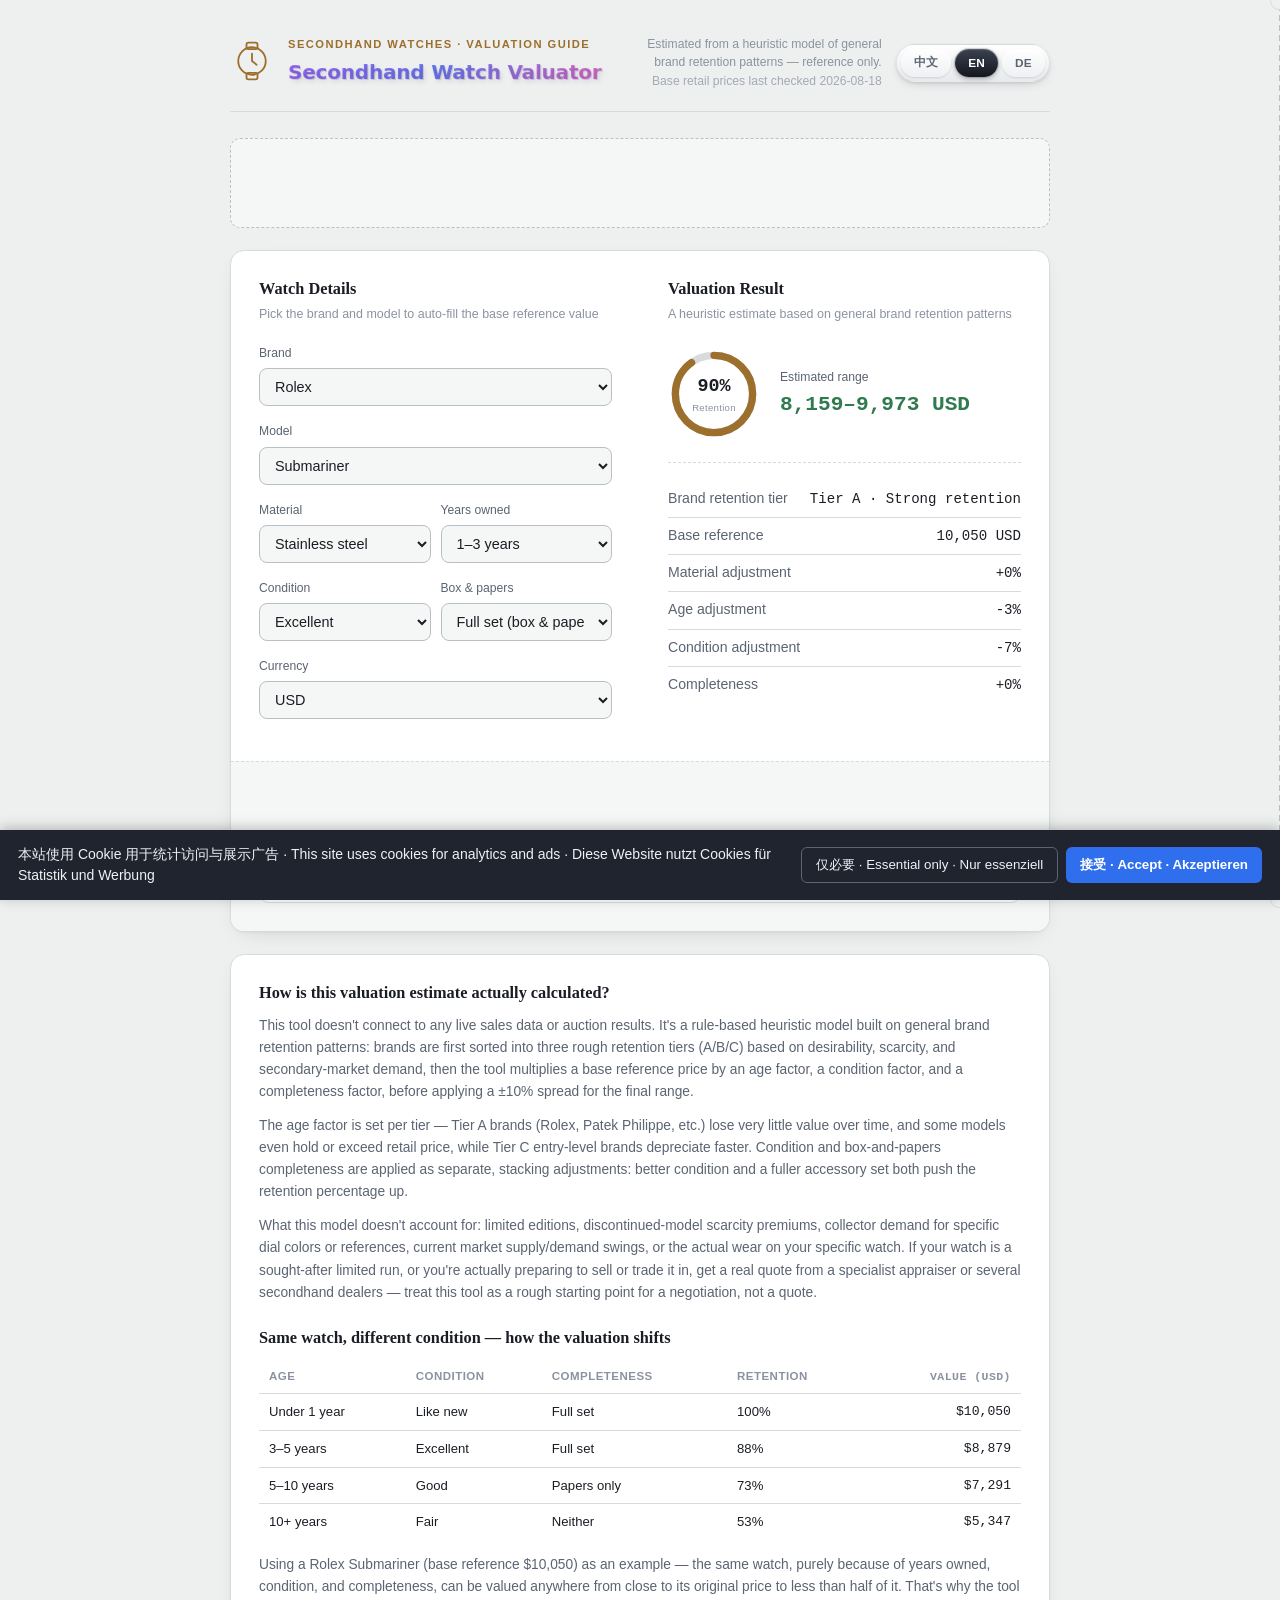
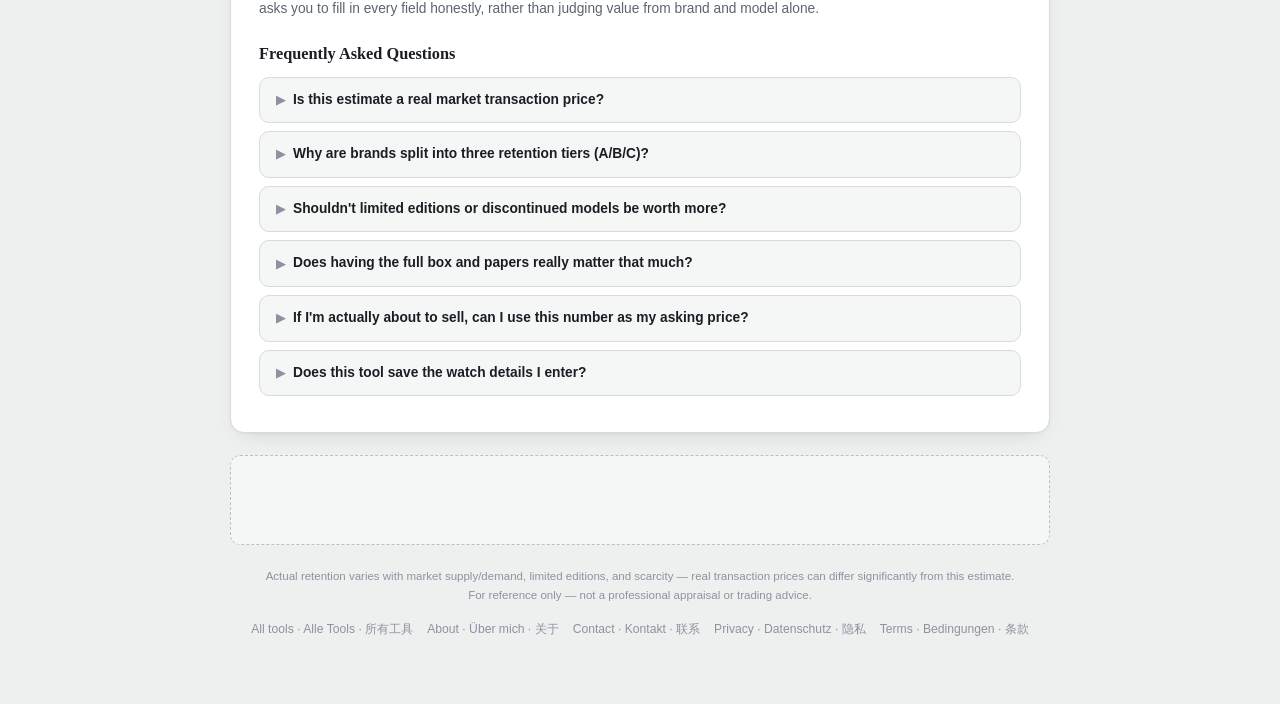
==== static/tools/watch-valuator/index.html @ f0723754 "Open external tool/portfolio links in a new tab - header.html: nav menu already flags external URLs " ====
<!doctype html>
<html lang="zh">
<head>
<meta charset="utf-8">
<meta name="viewport" content="width=device-width,initial-scale=1">
<title>二手手表估值器 · Secondhand Watch Valuator · Gebrauchtuhren-Wertschätzer</title>
<meta name="description" content="输入品牌、型号、持有年限与成色，基于品牌历史保值规律的启发式模型，快速估算二手手表的参考价值区间。支持中文 / English / Deutsch。">
<meta name="robots" content="index, follow">
<link rel="canonical" href="https://junpingkoch-web.github.io/Secondhand-Watch-Valuator/">
<link rel="icon" href="data:image/svg+xml,%3Csvg xmlns='http://www.w3.org/2000/svg' viewBox='0 0 100 100'%3E%3Ctext y='.9em' font-size='90'%3E%F0%9F%92%B0%3C/text%3E%3C/svg%3E">
<meta property="og:type" content="website">
<meta property="og:title" content="二手手表估值器 · Secondhand Watch Valuator · Gebrauchtuhren-Wertschätzer">
<meta property="og:description" content="输入品牌、型号、持有年限与成色，基于品牌历史保值规律的启发式模型，快速估算二手手表的参考价值区间。支持中文 / English / Deutsch。">
<meta property="og:url" content="https://junpingkoch-web.github.io/Secondhand-Watch-Valuator/">
<meta property="og:image" content="https://junpingkoch-web.github.io/images/watch-valuator-selecting.jpg">
<meta name="twitter:card" content="summary_large_image">
<meta name="twitter:title" content="二手手表估值器 · Secondhand Watch Valuator · Gebrauchtuhren-Wertschätzer">
<meta name="twitter:description" content="输入品牌、型号、持有年限与成色，快速估算二手手表的参考价值区间。支持中文 / English / Deutsch。">
<!-- Structured data: FAQPage (English defaults; keep in sync with the "en" faq array in the script below) -->
<script type="application/ld+json">
{
  "@context": "https://schema.org",
  "@type": "FAQPage",
  "mainEntity": [
    {
      "@type": "Question",
      "name": "Is this estimate a real market transaction price?",
      "acceptedAnswer": { "@type": "Answer", "text": "No. It's a rule-based heuristic model built on general brand retention patterns, not live auction or sales data — treat it as a rough reference, not what your specific watch would actually sell for today." }
    },
    {
      "@type": "Question",
      "name": "Why are brands split into three retention tiers (A/B/C)?",
      "acceptedAnswer": { "@type": "Answer", "text": "Different brands have very different desirability, scarcity, and demand in the secondhand market, producing very different depreciation curves, so the age factor is set separately per tier instead of one flat rate for every brand." }
    },
    {
      "@type": "Question",
      "name": "Shouldn't limited editions or discontinued models be worth more?",
      "acceptedAnswer": { "@type": "Answer", "text": "Usually yes, but this tool's base reference prices are set for regular production models and don't add a scarcity premium for limited editions or discontinued hits. Check with a specialist appraiser for those." }
    },
    {
      "@type": "Question",
      "name": "Does having the full box and papers really matter that much?",
      "acceptedAnswer": { "@type": "Answer", "text": "Yes. Buyers generally trust watches with a complete accessory set more, since box and papers help verify purchase channel and warranty history and make resale easier." }
    },
    {
      "@type": "Question",
      "name": "If I'm actually about to sell, can I use this number as my asking price?",
      "acceptedAnswer": { "@type": "Answer", "text": "Use it as a rough starting point, not an actual quote — get real offers from several secondhand dealers or platforms, since the true price also depends on current market conditions." }
    },
    {
      "@type": "Question",
      "name": "Does this tool save the watch details I enter?",
      "acceptedAnswer": { "@type": "Answer", "text": "No. All calculations run entirely in your browser and are never sent to a server; no sign-up or login is required." }
    }
  ]
}
</script>
<!-- Structured data: WebApplication -->
<script type="application/ld+json">
{
  "@context": "https://schema.org",
  "@type": "WebApplication",
  "name": "Secondhand Watch Valuator",
  "url": "https://junpingkoch-web.github.io/Secondhand-Watch-Valuator/",
  "description": "A free tool that estimates a reference value range for a secondhand watch from its brand, model, years held and condition, using a heuristic model based on historical brand value-retention patterns.",
  "applicationCategory": "FinanceApplication",
  "operatingSystem": "Any",
  "inLanguage": ["zh", "en", "de"],
  "offers": {
    "@type": "Offer",
    "price": "0",
    "priceCurrency": "USD"
  }
}
</script>
<script>
  window.dataLayer = window.dataLayer || [];
  function gtag(){dataLayer.push(arguments);}
  gtag('consent', 'default', {
    'ad_storage': 'denied', 'ad_user_data': 'denied', 'ad_personalization': 'denied',
    'analytics_storage': 'denied', 'wait_for_update': 500
  });
  (function(){
    var KEY='cookieConsent', saved=localStorage.getItem(KEY);
    function apply(g){ gtag('consent','update',{ad_storage:g?'granted':'denied',ad_user_data:g?'granted':'denied',ad_personalization:g?'granted':'denied',analytics_storage:g?'granted':'denied'}); }
    if (saved==='granted') { apply(true); }
    else if (saved!=='denied') {
      document.addEventListener('DOMContentLoaded', function(){
        var b=document.createElement('div');
        b.style.cssText='position:fixed;left:0;right:0;bottom:0;z-index:99999;background:#20242e;color:#eef1f6;padding:14px 18px;font:14px/1.5 -apple-system,BlinkMacSystemFont,"Segoe UI",sans-serif;display:flex;flex-wrap:wrap;gap:12px;align-items:center;justify-content:space-between;box-shadow:0 -2px 12px rgba(0,0,0,.25);';
        b.innerHTML='<span style="flex:1;min-width:240px;">本站使用 Cookie 用于统计访问与展示广告 · This site uses cookies for analytics and ads · Diese Website nutzt Cookies für Statistik und Werbung</span><span style="display:flex;gap:8px;flex-shrink:0;"><button id="cc-reject" style="background:transparent;border:1px solid #5c6472;color:#eef1f6;padding:8px 14px;border-radius:6px;cursor:pointer;">仅必要 · Essential only · Nur essenziell</button><button id="cc-accept" style="background:#2f6fed;border:none;color:#fff;padding:8px 14px;border-radius:6px;cursor:pointer;font-weight:600;">接受 · Accept · Akzeptieren</button></span>';
        document.body.appendChild(b);
        document.getElementById('cc-accept').onclick=function(){ localStorage.setItem(KEY,'granted'); apply(true); b.remove(); };
        document.getElementById('cc-reject').onclick=function(){ localStorage.setItem(KEY,'denied'); b.remove(); };
      });
    }
  })();
</script>
<script async src="https://pagead2.googlesyndication.com/pagead/js/adsbygoogle.js?client=ca-pub-4830421367394194" crossorigin="anonymous"></script>
<script async src="https://www.googletagmanager.com/gtag/js?id=G-7LZZQ43QD6"></script>
<script>
  gtag('js', new Date());
  gtag('config', 'G-7LZZQ43QD6');
</script>
<style>
  :root {
    --bg: #eef0f0;
    --surface: #ffffff;
    --surface-2: #f5f6f6;
    --ink: #1a1e24;
    --ink-muted: #5b6472;
    --ink-faint: #8b93a0;
    --accent-gold: #9c6f2c;
    --accent-gold-soft: #e9dcc0;
    --accent-blue: #2f5f8a;
    --accent-blue-soft: #dfe9f1;
    --line: #d7dbdd;
    --line-strong: #b9c0c3;
    --good: #2f7a4f;
    --good-soft: #e2f0e6;
    --warn: #a8442a;
    --warn-soft: #f6e4de;
    --shadow: 0 1px 2px rgba(20, 24, 30, 0.04), 0 8px 24px -12px rgba(20, 24, 30, 0.18);
    --title-grad: linear-gradient(120deg, #9b6bf2 0%, #6a7ef0 45%, #ef6fc0 100%);
    --title-shadow: 1px 1px 0 rgba(76, 51, 145, 0.18), 2px 3px 5px rgba(40, 25, 90, 0.12);
    --switch-top: #ffffff;
    --switch-bottom: #e7e9ec;
    --switch-border: rgba(20, 24, 30, 0.08);
    --switch-shadow: 0 1px 1px rgba(255, 255, 255, 0.7) inset, 0 1px 3px rgba(20, 24, 30, 0.1), 0 5px 12px -6px rgba(20, 24, 30, 0.25);
    --btn-top: #ffffff;
    --btn-bottom: #eef0f3;
    --btn-text: var(--ink-muted);
    --btn-shadow: 0 1px 0 rgba(255, 255, 255, 0.8) inset, 0 1px 2px rgba(20, 24, 30, 0.12);
    --btn-active-top: #3a4150;
    --btn-active-bottom: #14171d;
    --btn-active-text: #ffffff;
    --btn-active-shadow: 0 1px 1px rgba(255, 255, 255, 0.18) inset, 0 2px 5px rgba(20, 24, 30, 0.3), 0 0 0 1px rgba(20, 24, 30, 0.15);
    color-scheme: light;
  }

  @media (prefers-color-scheme: dark) {
    :root {
      --bg: #12151a;
      --surface: #1b1f26;
      --surface-2: #20252d;
      --ink: #eef0f2;
      --ink-muted: #9aa2ad;
      --ink-faint: #6d7580;
      --accent-gold: #d1a75a;
      --accent-gold-soft: #3a3120;
      --accent-blue: #7db0dd;
      --accent-blue-soft: #1f2c37;
      --line: #2a2f38;
      --line-strong: #383e48;
      --good: #5cb686;
      --good-soft: #1c2c22;
      --warn: #e0876a;
      --warn-soft: #33231e;
      --shadow: 0 1px 2px rgba(0, 0, 0, 0.3), 0 8px 28px -14px rgba(0, 0, 0, 0.6);
      --title-grad: linear-gradient(120deg, #b48bff 0%, #8b9bf7 45%, #ff9bd8 100%);
      --title-shadow: 0 1px 0 rgba(0, 0, 0, 0.4), 0 2px 8px rgba(139, 92, 246, 0.2);
      --switch-top: #262b34;
      --switch-bottom: #191d24;
      --switch-border: rgba(255, 255, 255, 0.07);
      --switch-shadow: 0 1px 0 rgba(255, 255, 255, 0.05) inset, 0 1px 3px rgba(0, 0, 0, 0.4), 0 6px 14px -8px rgba(0, 0, 0, 0.6);
      --btn-top: #323844;
      --btn-bottom: #262b33;
      --btn-text: var(--ink-muted);
      --btn-shadow: 0 1px 0 rgba(255, 255, 255, 0.06) inset, 0 1px 2px rgba(0, 0, 0, 0.35);
      --btn-active-top: #5a6478;
      --btn-active-bottom: #333a46;
      --btn-active-text: #ffffff;
      --btn-active-shadow: 0 1px 1px rgba(255, 255, 255, 0.15) inset, 0 2px 6px rgba(0, 0, 0, 0.45), 0 0 0 1px rgba(255, 255, 255, 0.06);
      color-scheme: dark;
    }
  }

  :root[data-theme="dark"] {
    --bg: #12151a;
    --surface: #1b1f26;
    --surface-2: #20252d;
    --ink: #eef0f2;
    --ink-muted: #9aa2ad;
    --ink-faint: #6d7580;
    --accent-gold: #d1a75a;
    --accent-gold-soft: #3a3120;
    --accent-blue: #7db0dd;
    --accent-blue-soft: #1f2c37;
    --line: #2a2f38;
    --line-strong: #383e48;
    --good: #5cb686;
    --good-soft: #1c2c22;
    --warn: #e0876a;
    --warn-soft: #33231e;
    --shadow: 0 1px 2px rgba(0, 0, 0, 0.3), 0 8px 28px -14px rgba(0, 0, 0, 0.6);
    --title-grad: linear-gradient(120deg, #b48bff 0%, #8b9bf7 45%, #ff9bd8 100%);
    --title-shadow: 0 1px 0 rgba(0, 0, 0, 0.4), 0 2px 8px rgba(139, 92, 246, 0.2);
    --switch-top: #262b34;
    --switch-bottom: #191d24;
    --switch-border: rgba(255, 255, 255, 0.07);
    --switch-shadow: 0 1px 0 rgba(255, 255, 255, 0.05) inset, 0 1px 3px rgba(0, 0, 0, 0.4), 0 6px 14px -8px rgba(0, 0, 0, 0.6);
    --btn-top: #323844;
    --btn-bottom: #262b33;
    --btn-text: var(--ink-muted);
    --btn-shadow: 0 1px 0 rgba(255, 255, 255, 0.06) inset, 0 1px 2px rgba(0, 0, 0, 0.35);
    --btn-active-top: #5a6478;
    --btn-active-bottom: #333a46;
    --btn-active-text: #ffffff;
    --btn-active-shadow: 0 1px 1px rgba(255, 255, 255, 0.15) inset, 0 2px 6px rgba(0, 0, 0, 0.45), 0 0 0 1px rgba(255, 255, 255, 0.06);
    color-scheme: dark;
  }

  :root[data-theme="light"] {
    --bg: #eef0f0;
    --surface: #ffffff;
    --surface-2: #f5f6f6;
    --ink: #1a1e24;
    --ink-muted: #5b6472;
    --ink-faint: #8b93a0;
    --accent-gold: #9c6f2c;
    --accent-gold-soft: #e9dcc0;
    --accent-blue: #2f5f8a;
    --accent-blue-soft: #dfe9f1;
    --line: #d7dbdd;
    --line-strong: #b9c0c3;
    --good: #2f7a4f;
    --good-soft: #e2f0e6;
    --warn: #a8442a;
    --warn-soft: #f6e4de;
    --shadow: 0 1px 2px rgba(20, 24, 30, 0.04), 0 8px 24px -12px rgba(20, 24, 30, 0.18);
    --title-grad: linear-gradient(120deg, #9b6bf2 0%, #6a7ef0 45%, #ef6fc0 100%);
    --title-shadow: 1px 1px 0 rgba(76, 51, 145, 0.18), 2px 3px 5px rgba(40, 25, 90, 0.12);
    --switch-top: #ffffff;
    --switch-bottom: #e7e9ec;
    --switch-border: rgba(20, 24, 30, 0.08);
    --switch-shadow: 0 1px 1px rgba(255, 255, 255, 0.7) inset, 0 1px 3px rgba(20, 24, 30, 0.1), 0 5px 12px -6px rgba(20, 24, 30, 0.25);
    --btn-top: #ffffff;
    --btn-bottom: #eef0f3;
    --btn-text: var(--ink-muted);
    --btn-shadow: 0 1px 0 rgba(255, 255, 255, 0.8) inset, 0 1px 2px rgba(20, 24, 30, 0.12);
    --btn-active-top: #3a4150;
    --btn-active-bottom: #14171d;
    --btn-active-text: #ffffff;
    --btn-active-shadow: 0 1px 1px rgba(255, 255, 255, 0.18) inset, 0 2px 5px rgba(20, 24, 30, 0.3), 0 0 0 1px rgba(20, 24, 30, 0.15);
    color-scheme: light;
  }

  * { box-sizing: border-box; }

  body {
    margin: 0;
    background: var(--bg);
    color: var(--ink);
    font-family: ui-sans-serif, -apple-system, "Segoe UI", "PingFang SC", "Microsoft YaHei", sans-serif;
    line-height: 1.5;
    -webkit-font-smoothing: antialiased;
  }

  .wrap {
    max-width: 860px;
    margin: 0 auto;
    padding: 36px 20px 64px;
  }

  header.top {
    display: flex;
    align-items: flex-start;
    justify-content: space-between;
    gap: 16px;
    margin-bottom: 26px;
    border-bottom: 1px solid var(--line);
    padding-bottom: 20px;
    flex-wrap: wrap;
  }

  .brand {
    display: flex;
    align-items: center;
    gap: 14px;
    flex: 1 1 auto;
    min-width: 0;
  }

  .brand-mark {
    width: 44px;
    height: 44px;
    flex: none;
  }

  .title-wrap {
    flex: 1 1 auto;
    min-width: 0;
  }

  h1 {
    font-family: system-ui, -apple-system, "Segoe UI", "PingFang SC", "Microsoft YaHei", sans-serif;
    font-size: 1.65rem;
    font-weight: 800;
    margin: 0;
    letter-spacing: -0.01em;
    white-space: nowrap;
    overflow: hidden;
    background: var(--title-grad);
    -webkit-background-clip: text;
    background-clip: text;
    color: transparent;
    text-shadow: var(--title-shadow);
  }

  .kicker {
    font-size: 0.7rem;
    letter-spacing: 0.13em;
    text-transform: uppercase;
    color: var(--accent-gold);
    font-weight: 600;
    margin: 0 0 4px;
  }

  .top-right {
    display: flex;
    flex-direction: row;
    align-items: center;
    gap: 14px;
    max-width: 420px;
  }

  .lang-switch {
    display: inline-flex;
    flex: none;
    border: 1px solid var(--switch-border);
    border-radius: 999px;
    padding: 4px;
    gap: 4px;
    background: linear-gradient(180deg, var(--switch-top), var(--switch-bottom));
    box-shadow: var(--switch-shadow);
  }
  .lang-switch button {
    border: none;
    background: linear-gradient(180deg, var(--btn-top), var(--btn-bottom));
    color: var(--btn-text);
    font-size: 0.74rem;
    font-weight: 700;
    letter-spacing: 0.02em;
    padding: 6px 13px;
    border-radius: 999px;
    cursor: pointer;
    font-family: inherit;
    box-shadow: var(--btn-shadow);
    transition: transform 0.12s ease, box-shadow 0.12s ease, color 0.12s ease;
  }
  .lang-switch button.active {
    background: linear-gradient(180deg, var(--btn-active-top), var(--btn-active-bottom));
    color: var(--btn-active-text);
    box-shadow: var(--btn-active-shadow);
  }
  .lang-switch button:not(.active):hover {
    color: var(--ink);
    transform: translateY(-1px);
  }
  .lang-switch button:active {
    transform: translateY(1px) scale(0.97);
  }

  .top-notes {
    flex: 1 1 auto;
    display: flex;
    flex-direction: column;
    gap: 2px;
  }

  .top-note--meta {
    opacity: 0.75;
    font-size: 0.7rem;
  }

  .top-note {
    font-size: 0.76rem;
    color: var(--ink-faint);
    text-align: right;
    line-height: 1.45;
    margin: 0;
    flex: 1 1 auto;
    min-width: 0;
  }

  .card {
    background: var(--surface);
    border: 1px solid var(--line);
    border-radius: 14px;
    box-shadow: var(--shadow);
    overflow: hidden;
  }

  .ticket-grid {
    display: grid;
    grid-template-columns: 1fr 1fr;
  }

  @media (max-width: 720px) {
    .ticket-grid { grid-template-columns: 1fr; }
    .perforation-v { display: none; }
    .perforation-h { display: block !important; }
    .top-right { max-width: 100%; width: 100%; }
    .top-note { text-align: left; }
  }

  @media (max-width: 480px) {
    .top-right { flex-direction: column; align-items: flex-start; }
  }

  .panel {
    padding: 26px 28px;
    position: relative;
  }

  .panel h2 {
    font-family: ui-serif, Georgia, serif;
    font-size: 1.02rem;
    font-weight: 600;
    margin: 0 0 4px;
    color: var(--ink);
  }

  .panel .sub {
    font-size: 0.78rem;
    color: var(--ink-faint);
    margin: 0 0 20px;
  }

  .perforation-v {
    position: absolute;
    top: 0;
    bottom: 0;
    right: 0;
    width: 1px;
    background-image: linear-gradient(var(--line-strong) 60%, transparent 0%);
    background-position: right;
    background-size: 1px 10px;
    background-repeat: repeat-y;
  }
  .perforation-v::before, .perforation-v::after {
    content: "";
    position: absolute;
    right: -8px;
    width: 16px;
    height: 16px;
    border-radius: 50%;
    background: var(--bg);
    border: 1px solid var(--line);
  }
  .perforation-v::before { top: -8px; }
  .perforation-v::after { bottom: -8px; }

  .perforation-h {
    display: none;
    height: 1px;
    background-image: linear-gradient(90deg, var(--line-strong) 60%, transparent 0%);
    background-size: 10px 1px;
    background-repeat: repeat-x;
    margin: 0 -28px;
  }

  .field {
    margin-bottom: 16px;
  }

  .field label {
    display: block;
    font-size: 0.76rem;
    color: var(--ink-muted);
    margin-bottom: 6px;
    font-weight: 500;
  }

  .field-row {
    display: grid;
    grid-template-columns: 1fr 1fr;
    gap: 10px;
  }

  select {
    width: 100%;
    padding: 9px 11px;
    border-radius: 8px;
    border: 1px solid var(--line-strong);
    background: var(--surface-2);
    color: var(--ink);
    font-size: 0.9rem;
    font-family: inherit;
    transition: border-color 0.15s ease;
    min-width: 0;
  }

  select:focus {
    outline: none;
    border-color: var(--accent-blue);
    box-shadow: 0 0 0 3px var(--accent-blue-soft);
  }

  /* Results panel */
  .result-hero {
    display: flex;
    align-items: center;
    gap: 20px;
    padding: 4px 0 22px;
    border-bottom: 1px dashed var(--line);
    margin-bottom: 18px;
  }

  .gauge {
    flex: none;
    position: relative;
    width: 92px;
    height: 92px;
  }

  .gauge svg { transform: rotate(-90deg); }

  .gauge-track { fill: none; stroke: var(--line); stroke-width: 8; }
  .gauge-value {
    fill: none;
    stroke: var(--accent-gold);
    stroke-width: 8;
    stroke-linecap: round;
    transition: stroke-dasharray 0.4s ease;
  }

  .gauge-label {
    position: absolute;
    inset: 0;
    display: flex;
    flex-direction: column;
    align-items: center;
    justify-content: center;
  }
  .gauge-label b {
    font-family: ui-monospace, SFMono-Regular, Menlo, Consolas, monospace;
    font-size: 1.15rem;
    font-variant-numeric: tabular-nums;
    color: var(--ink);
  }
  .gauge-label span {
    font-size: 0.6rem;
    color: var(--ink-faint);
    letter-spacing: 0.03em;
  }

  .result-hero-text { min-width: 0; }
  .result-hero-text .label {
    font-size: 0.76rem;
    color: var(--ink-muted);
    margin-bottom: 3px;
  }
  .result-hero-text .value {
    font-family: ui-monospace, SFMono-Regular, Menlo, Consolas, monospace;
    font-size: 1.32rem;
    font-variant-numeric: tabular-nums;
    color: var(--good);
    font-weight: 600;
    word-break: break-word;
  }

  .line-item {
    display: flex;
    justify-content: space-between;
    align-items: baseline;
    padding: 7px 0;
    font-size: 0.88rem;
    gap: 12px;
  }
  .line-item + .line-item { border-top: 1px solid var(--line); }
  .line-item .li-label { color: var(--ink-muted); }
  .line-item .li-value {
    font-family: ui-monospace, SFMono-Regular, Menlo, Consolas, monospace;
    font-variant-numeric: tabular-nums;
    color: var(--ink);
    text-align: right;
  }

  .below {
    padding: 24px 28px 28px;
    border-top: 1px solid var(--line);
    background: var(--surface-2);
  }

  .method {
    border: 1px solid var(--line);
    border-radius: 10px;
    background: var(--surface);
  }
  .method summary {
    cursor: pointer;
    padding: 12px 16px;
    font-size: 0.86rem;
    font-weight: 600;
    display: flex;
    align-items: center;
    gap: 8px;
    color: var(--ink);
    list-style: none;
  }
  .method summary::-webkit-details-marker { display: none; }
  .method summary .chev {
    transition: transform 0.15s ease;
    color: var(--ink-faint);
    font-size: 0.75rem;
  }
  .method[open] summary .chev { transform: rotate(90deg); }
  .method-body { padding: 0 16px 16px; font-size: 0.82rem; color: var(--ink-muted); }
  .tier-list { list-style: none; margin: 10px 0 0; padding: 0; }
  .tier-list li {
    display: flex;
    gap: 8px;
    padding: 5px 0;
    font-size: 0.82rem;
    align-items: baseline;
  }
  .tier-list b {
    flex: none;
    width: 18px;
    color: var(--accent-blue);
    font-family: ui-monospace, SFMono-Regular, Menlo, Consolas, monospace;
  }
  .method-note {
    margin-top: 12px;
    padding: 10px 12px;
    border-radius: 8px;
    background: var(--warn-soft);
    color: var(--warn);
    font-size: 0.78rem;
    line-height: 1.5;
  }

  footer {
    margin-top: 22px;
    font-size: 0.72rem;
    color: var(--ink-faint);
    line-height: 1.6;
    text-align: center;
  }

  /* Ad slots — dashed placeholders until the real AdSense <ins> unit is dropped in */
  .ad-slot {
    display: flex;
    align-items: center;
    justify-content: center;
    min-height: 90px;
    color: var(--ink-faint);
    font-size: 0.68rem;
    letter-spacing: 0.1em;
    text-transform: uppercase;
    font-weight: 600;
  }
  .ad-slot--banner {
    border: 1px dashed var(--line-strong);
    border-radius: 10px;
    background: var(--surface-2);
  }
  .ad-slot--top { margin-bottom: 22px; }
  .ad-slot--bottom { margin-top: 22px; }
  .ad-slot--incontent {
    min-height: 70px;
    border-top: 1px dashed var(--line);
    border-bottom: 1px dashed var(--line);
    background: var(--surface-2);
  }
  @media (max-width: 480px) {
    .ad-slot { min-height: 60px; font-size: 0.62rem; }
    .ad-slot--incontent { min-height: 56px; }
  }

  /* Buy Me a Coffee floating button */
  .bmc-button {
    position: fixed;
    right: 20px;
    bottom: 20px;
    z-index: 1000;
    display: inline-flex;
    align-items: center;
    gap: 8px;
    background: #ffdd57;
    color: #1a1a1a;
    padding: 10px 18px 10px 14px;
    border-radius: 999px;
    font-family: system-ui, -apple-system, "Segoe UI", sans-serif;
    font-weight: 700;
    font-size: 0.85rem;
    text-decoration: none;
    box-shadow: 0 4px 14px rgba(20, 24, 30, 0.22), 0 1px 3px rgba(20, 24, 30, 0.15);
    transition: transform 0.15s ease, box-shadow 0.15s ease;
  }
  .bmc-button:hover { transform: translateY(-2px); box-shadow: 0 6px 18px rgba(20, 24, 30, 0.28); }
  .bmc-button:active { transform: translateY(0); }
  .bmc-icon { font-size: 1.1rem; line-height: 1; }
  @media (max-width: 520px) {
    .bmc-button { padding: 12px; gap: 0; right: 14px; bottom: 14px; }
    .bmc-text { display: none; }
    .bmc-icon { font-size: 1.25rem; }
  }

  /* Explainer + FAQ section */
  .explain-section {
    margin-top: 22px;
    padding: 26px 28px 28px;
    background: var(--surface);
    border: 1px solid var(--line);
    border-radius: 14px;
    box-shadow: var(--shadow);
  }
  .explain-section h2 {
    font-family: ui-serif, Georgia, serif;
    font-size: 1.02rem;
    font-weight: 600;
    margin: 0 0 10px;
    color: var(--ink);
  }
  .explain-section h2:not(:first-child) { margin-top: 22px; }
  .explain-section p {
    font-size: 0.86rem;
    color: var(--ink-muted);
    line-height: 1.6;
    margin: 0 0 12px;
  }
  .explain-section p:last-child { margin-bottom: 0; }

  .example-table-wrap { overflow-x: auto; margin: 4px 0 14px; }
  table.example-table {
    width: 100%; border-collapse: collapse; font-size: 0.82rem; min-width: 480px;
  }
  table.example-table th, table.example-table td {
    padding: 8px 10px; text-align: left; border-bottom: 1px solid var(--line);
    white-space: nowrap;
  }
  table.example-table thead th {
    color: var(--ink-faint); font-weight: 600; font-size: 0.72rem;
    text-transform: uppercase; letter-spacing: 0.04em;
  }
  table.example-table td:last-child, table.example-table th:last-child {
    font-family: ui-monospace, SFMono-Regular, Menlo, Consolas, monospace;
    font-variant-numeric: tabular-nums; text-align: right;
  }
  table.example-table tbody tr:last-child td { border-bottom: none; }

  .faq-list { margin-top: 4px; }
  .faq-item {
    border: 1px solid var(--line);
    border-radius: 10px;
    background: var(--surface-2);
    margin-bottom: 8px;
  }
  .faq-item summary {
    cursor: pointer;
    padding: 12px 16px;
    font-size: 0.86rem;
    font-weight: 600;
    display: flex;
    align-items: center;
    gap: 8px;
    color: var(--ink);
    list-style: none;
  }
  .faq-item summary::-webkit-details-marker { display: none; }
  .faq-item summary .chev {
    transition: transform 0.15s ease;
    color: var(--ink-faint);
    font-size: 0.75rem;
  }
  .faq-item[open] summary .chev { transform: rotate(90deg); }
  .faq-item .faq-a {
    padding: 0 16px 14px;
    font-size: 0.82rem;
    color: var(--ink-muted);
    line-height: 1.6;
  }

  /* Footer trust-page links */
  .footer-links {
    display: flex;
    flex-wrap: wrap;
    justify-content: center;
    gap: 14px;
    margin-top: 16px;
    font-size: 0.76rem;
  }
  .footer-links a {
    color: var(--ink-faint);
    text-decoration: none;
  }
  .footer-links a:hover { color: var(--ink); text-decoration: underline; }

  :focus-visible { outline: 2px solid var(--accent-blue); outline-offset: 2px; }

  @media (prefers-reduced-motion: reduce) {
    * { transition: none !important; }
  }
</style>
</head>
<body>

<div class="wrap">
  <header class="top">
    <div class="brand">
      <svg class="brand-mark" viewBox="0 0 48 48" fill="none" xmlns="http://www.w3.org/2000/svg" aria-hidden="true">
        <rect x="18" y="4" width="12" height="7" rx="2" stroke="var(--accent-gold)" stroke-width="2"/>
        <rect x="18" y="37" width="12" height="7" rx="2" stroke="var(--accent-gold)" stroke-width="2"/>
        <circle cx="24" cy="24" r="15" stroke="var(--accent-gold)" stroke-width="2"/>
        <path d="M24 16V24L29 28" stroke="var(--accent-gold)" stroke-width="2" stroke-linecap="round" stroke-linejoin="round"/>
      </svg>
      <div id="titleWrap" class="title-wrap">
        <p class="kicker" id="txt-kicker">SECONDHAND WATCHES · VALUATION GUIDE</p>
        <h1 id="txt-title">Secondhand Watch Valuator</h1>
      </div>
    </div>
    <div class="top-right">
      <div class="top-notes">
        <p class="top-note" id="txt-topnote">Estimated from a heuristic model of general brand retention patterns — reference only.</p>
        <p class="top-note top-note--meta"><span id="txt-lastUpdatedLabel">Base prices last checked</span> <span id="lastUpdatedValue"></span></p>
      </div>
      <div class="lang-switch" role="group" aria-label="Language / 语言 / Sprache">
        <button type="button" data-lang="zh">中文</button>
        <button type="button" data-lang="en">EN</button>
        <button type="button" data-lang="de">DE</button>
      </div>
    </div>
  </header>

  <div class="ad-slot ad-slot--banner ad-slot--top">
    <ins class="adsbygoogle" style="display:block" data-ad-client="ca-pub-4830421367394194" data-ad-slot="9009627872" data-ad-format="auto" data-full-width-responsive="true"></ins>
    <script>(adsbygoogle = window.adsbygoogle || []).push({});</script>
  </div>

  <div class="card">
    <div class="ticket-grid">
      <div class="panel">
        <h2 id="txt-leftTitle">Watch Details</h2>
        <p class="sub" id="txt-leftSub">Pick the brand and model to auto-fill the base reference value.</p>

        <div class="field">
          <label for="brand" id="txt-labelBrand">Brand</label>
          <select id="brand"></select>
        </div>
        <div class="field">
          <label for="model" id="txt-labelModel">Model</label>
          <select id="model"></select>
        </div>

        <div class="field-row">
          <div class="field">
            <label for="material" id="txt-labelMaterial">Material</label>
            <select id="material"></select>
          </div>
          <div class="field">
            <label for="age" id="txt-labelAge">Years owned</label>
            <select id="age"></select>
          </div>
        </div>
        <div class="field-row">
          <div class="field">
            <label for="condition" id="txt-labelCondition">Condition</label>
            <select id="condition"></select>
          </div>
          <div class="field">
            <label for="papers" id="txt-labelPapers">Box &amp; papers</label>
            <select id="papers"></select>
          </div>
        </div>
        <div class="field">
          <label for="currency" id="txt-labelCurrency">Currency</label>
          <select id="currency"></select>
        </div>
      </div>

      <div class="perforation-v"></div>
      <div class="perforation-h"></div>

      <div class="panel">
        <h2 id="txt-rightTitle">Valuation Result</h2>
        <p class="sub" id="txt-rightSub">A heuristic estimate based on general brand retention patterns.</p>

        <div class="result-hero">
          <div class="gauge">
            <svg viewBox="0 0 100 100" width="92" height="92">
              <circle class="gauge-track" cx="50" cy="50" r="42" />
              <circle class="gauge-value" id="gaugeValue" cx="50" cy="50" r="42" stroke-dasharray="0 264" />
            </svg>
            <div class="gauge-label">
              <b id="gaugePct">0%</b>
              <span id="txt-gaugeCaption">Retention</span>
            </div>
          </div>
          <div class="result-hero-text">
            <div class="label" id="txt-heroLabel">Estimated range</div>
            <div class="value" id="priceRange">—</div>
          </div>
        </div>

        <div class="line-item">
          <span class="li-label" id="txt-liTier">Brand retention tier</span>
          <span class="li-value" id="outTier">—</span>
        </div>
        <div class="line-item">
          <span class="li-label" id="txt-liBase">Base reference</span>
          <span class="li-value" id="outBase">—</span>
        </div>
        <div class="line-item">
          <span class="li-label" id="txt-liMaterial">Material adjustment</span>
          <span class="li-value" id="outMaterial">—</span>
        </div>
        <div class="line-item">
          <span class="li-label" id="txt-liAge">Age adjustment</span>
          <span class="li-value" id="outAge">—</span>
        </div>
        <div class="line-item">
          <span class="li-label" id="txt-liCond">Condition adjustment</span>
          <span class="li-value" id="outCond">—</span>
        </div>
        <div class="line-item">
          <span class="li-label" id="txt-liPapers">Completeness</span>
          <span class="li-value" id="outPapers">—</span>
        </div>
      </div>
    </div>

    <div class="ad-slot ad-slot--incontent">
      <ins class="adsbygoogle" style="display:block" data-ad-client="ca-pub-4830421367394194" data-ad-slot="3449465424" data-ad-format="auto" data-full-width-responsive="true"></ins>
      <script>(adsbygoogle = window.adsbygoogle || []).push({});</script>
    </div>

    <div class="below">
      <details class="method">
        <summary><span class="chev">▶</span> <span id="txt-methodSummary">How this estimate is calculated</span></summary>
        <div class="method-body">
          <p id="txt-methodIntro">Formula: base reference × age factor × condition factor × completeness factor, then ±10% for the range. The age factor is set per brand retention tier — the higher the tier, the less time erodes value.</p>
          <ul class="tier-list">
            <li><b>A</b><span id="txt-tierA">Rolex, Patek Philippe, Audemars Piguet, Vacheron Constantin, etc. — very strong resale retention; some models even hold a premium.</span></li>
            <li><b>B</b><span id="txt-tierB">Omega, Cartier, Tudor, IWC, etc. — moderate retention, gradual decline with age.</span></li>
            <li><b>C</b><span id="txt-tierC">TAG Heuer, Longines, Tissot, Seiko, etc. — entry-level brands that depreciate faster.</span></li>
          </ul>
          <div class="method-note" id="txt-methodNote">This is a rule-based heuristic model, not real-time market data — reference only, not a trade offer.</div>
        </div>
      </details>
    </div>
  </div>

  <section class="explain-section">
    <h2 id="txt-explainTitle">How is this valuation estimate actually calculated?</h2>
    <p id="txt-explainP1"></p>
    <p id="txt-explainP2"></p>
    <p id="txt-explainP3"></p>

    <h2 id="txt-exampleTitle">Same watch, different condition — how the valuation shifts</h2>
    <div class="example-table-wrap">
      <table class="example-table">
        <thead><tr id="exampleTableHead"></tr></thead>
        <tbody id="exampleTableBody"></tbody>
      </table>
    </div>
    <p id="txt-exampleNote"></p>

    <h2 id="txt-faqTitle">Frequently Asked Questions</h2>
    <div class="faq-list" id="faqList"></div>
  </section>

  <div class="ad-slot ad-slot--banner ad-slot--bottom">
    <ins class="adsbygoogle" style="display:block" data-ad-client="ca-pub-4830421367394194" data-ad-slot="9823302082" data-ad-format="auto" data-full-width-responsive="true"></ins>
    <script>(adsbygoogle = window.adsbygoogle || []).push({});</script>
  </div>

  <footer>
    <span id="txt-footer1">Actual retention varies with market supply/demand, limited editions, and scarcity — real transaction prices can differ significantly from this estimate.</span><br>
    <span id="txt-footer2">For reference only — not a professional appraisal or trading advice.</span>
    <nav class="footer-links">
      <a href="https://junpingkoch-web.github.io/" target="_blank" rel="noopener">All tools · Alle Tools · 所有工具</a>
      <a href="https://junpingkoch-web.github.io/about.html" target="_blank" rel="noopener">About · Über mich · 关于</a>
      <a href="https://junpingkoch-web.github.io/contact.html" target="_blank" rel="noopener">Contact · Kontakt · 联系</a>
      <a href="https://junpingkoch-web.github.io/privacy.html" target="_blank" rel="noopener">Privacy · Datenschutz · 隐私</a>
      <a href="https://junpingkoch-web.github.io/terms.html" target="_blank" rel="noopener">Terms · Bedingungen · 条款</a>
    </nav>
  </footer>
</div>

<a class="bmc-button" href="https://www.buymeacoffee.com/junping.koch" target="_blank" rel="noopener noreferrer" aria-label="Buy me a coffee">
  <span class="bmc-icon" aria-hidden="true">☕</span>
  <span class="bmc-text">Buy me a coffee</span>
</a>

<script>
(function () {
  /*
   * Base reference prices = current official retail (USD), not secondhand
   * market prices — the age/condition/papers/material factors below are
   * what convert retail into an estimated secondhand value.
   *
   * Manual check-in (2026-08-18): re-checked against public retail-price
   * roundups (brand price-increase coverage, WatchCharts/Chrono24 retail
   * listings) and corrected several references that were clearly stale —
   * most notably Rolex Daytona (was using a secondary-market figure
   * instead of the $16,900 steel Panda MSRP) and the whole Omega/Tudor/
   * Breitling/JLC/Hublot/Panerai/Grand Seiko/TAG Heuer/Longines lineups,
   * which were still priced near their ~2020-2022 retail levels despite
   * several rounds of brand price increases since. Where no clean current
   * source was found for a specific model, applied a conservative +10%
   * adjustment from the prior figure rather than guessing a bigger jump.
   * Still estimates, not an official brand price list — verify against
   * rolex.com / the brand's own site before quoting a client.
   */
  var BRANDS = [
    { id: "rolex", grade: "A", zh: "劳力士 Rolex", latin: "Rolex", models: {
      "Submariner": 10050, "GMT-Master II": 11800, "Datejust": 8150, "Daytona": 16900, "Explorer": 7900, "Oyster Perpetual": 6500,
      "Sea-Dweller": 12650, "Yacht-Master": 12100, "Explorer II": 9350, "Air-King": 7900, "Milgauss": 10100, "Sky-Dweller": 18200, "Day-Date": 35200, "Cellini": 7700
    }},
    { id: "patek", grade: "A", zh: "百达翡丽 Patek Philippe", latin: "Patek Philippe", models: {
      "Nautilus": 93500, "Calatrava": 24200, "Aquanaut": 35000, "Complications": 66000, "Grand Complications": 165000, "Golden Ellipse": 28600
    }},
    { id: "ap", grade: "A", zh: "爱彼 Audemars Piguet", latin: "Audemars Piguet", models: {
      "Royal Oak": 35200, "Royal Oak Offshore": 26400, "Royal Oak Perpetual Calendar": 104500, "Code 11.59": 24200, "Royal Oak Concept": 132000
    }},
    { id: "vc", grade: "A", zh: "江诗丹顿 Vacheron Constantin", latin: "Vacheron Constantin", models: {
      "Overseas": 26000, "Patrimony": 19800, "Traditionnelle": 28600, "Fiftysix": 17600, "Historiques": 24200
    }},
    { id: "omega", grade: "B", zh: "欧米茄 Omega", latin: "Omega", models: {
      "Speedmaster Professional": 7400, "Seamaster Diver 300M": 6500, "Seamaster Aqua Terra": 6900, "Seamaster Planet Ocean": 6700, "Constellation": 7200, "De Ville": 5200
    }},
    { id: "tudor", grade: "B", zh: "帝舵 Tudor", latin: "Tudor", models: {
      "Black Bay": 4700, "Black Bay GMT": 5000, "Pelagos": 4400, "Royal": 2900, "1926": 2400
    }},
    { id: "cartier", grade: "B", zh: "卡地亚 Cartier", latin: "Cartier", models: {
      "Tank": 4000, "Santos": 7200, "Ballon Bleu": 5250, "Panthère": 5750, "Pasha": 6250, "Drive de Cartier": 6750
    }},
    { id: "iwc", grade: "B", zh: "万国 IWC", latin: "IWC", models: {
      "Portugieser": 7000, "Pilot's Watch": 6000, "Portofino": 4200, "Aquatimer": 4400, "Da Vinci": 5700
    }},
    { id: "breitling", grade: "B", zh: "百年灵 Breitling", latin: "Breitling", models: {
      "Navitimer": 5200, "Chronomat": 5800, "Superocean": 5700, "Avenger": 6200, "Premier": 5300
    }},
    { id: "jlc", grade: "B", zh: "积家 Jaeger-LeCoultre", latin: "Jaeger-LeCoultre", models: {
      "Reverso": 7500, "Master Control": 7800, "Polaris": 10400, "Master Ultra Thin": 8800
    }},
    { id: "zenith", grade: "B", zh: "真力时 Zenith", latin: "Zenith", models: {
      "El Primero Chronomaster": 6200, "Chronomaster Sport": 6800, "Defy Classic": 6200, "Pilot Type 20": 5000
    }},
    { id: "hublot", grade: "B", zh: "宇舶 Hublot", latin: "Hublot", models: {
      "Big Bang": 10900, "Big Bang Unico": 16800, "Classic Fusion": 5700, "Spirit of Big Bang": 11300
    }},
    { id: "panerai", grade: "B", zh: "沛纳海 Panerai", latin: "Panerai", models: {
      "Luminor": 8500, "Luminor Marina": 8700, "Radiomir": 6500, "Submersible": 7500
    }},
    { id: "grandseiko", grade: "B", zh: "冠蓝狮 Grand Seiko", latin: "Grand Seiko", models: {
      "Snowflake": 6900, "Heritage Collection": 5100, "Elegance Collection": 4700, "Sport Collection": 5800
    }},
    { id: "tagheuer", grade: "C", zh: "泰格豪雅 TAG Heuer", latin: "TAG Heuer", models: {
      "Carrera": 5600, "Monaco": 6800, "Aquaracer": 3000
    }},
    { id: "longines", grade: "C", zh: "浪琴 Longines", latin: "Longines", models: {
      "Master Collection": 2500, "HydroConquest": 2000
    }},
    { id: "tissot", grade: "C", zh: "天梭 Tissot", latin: "Tissot", models: {
      "PRX": 400, "Le Locle": 500
    }},
    { id: "seiko", grade: "C", zh: "精工 Seiko", latin: "Seiko", models: {
      "Presage": 420, "5 Sports": 260
    }}
  ];

  var LAST_UPDATED = "2026-08-18";

  // Reviewed 2026-08-18 alongside the base-price refresh — the tier
  // structure and per-tier retention curves still track observed
  // secondhand behavior (Tier A sport refs holding near or above retail,
  // Tier C depreciating fastest), so left unchanged.
  var AGE_FACTORS = {
    A: { lt1: 1.00, "1to3": 0.97, "3to5": 0.95, "5to10": 0.93, gt10: 0.90 },
    B: { lt1: 1.00, "1to3": 0.93, "3to5": 0.87, "5to10": 0.80, gt10: 0.74 },
    C: { lt1: 1.00, "1to3": 0.88, "3to5": 0.78, "5to10": 0.68, gt10: 0.58 }
  };
  var COND_FACTORS = { likenew: 1.00, excellent: 0.93, good: 0.83, fair: 0.68, poor: 0.48 };
  var PAPERS_FACTORS = { full: 1.00, partial: 0.94, none: 0.87 };
  var MATERIAL_FACTORS = { steel: 1.00, twotone: 1.35, gold: 2.80 };
  // Spot rates refreshed 2026-08-18 (were EUR 0.92 / CHF 0.88 / CNY 7.2, meaningfully stale).
  var CURRENCY_RATE = { USD: 1, EUR: 0.864, CHF: 0.811, CNY: 6.74 };

  var I18N = {
    zh: {
      locale: "zh-CN",
      kicker: "二手表 · 估值指南",
      title: "二手手表估值器",
      topNote: "基于品牌历史保值规律的启发式模型估算，仅供参考。",
      lastUpdatedLabel: "基准零售价核对于",
      leftTitle: "手表信息",
      leftSub: "选择品牌与型号，自动带入基准参考价",
      labelBrand: "品牌",
      labelModel: "型号",
      labelMaterial: "材质",
      labelAge: "持有年限",
      labelCondition: "成色",
      labelPapers: "原盒原证",
      labelCurrency: "货币",
      rightTitle: "估值结果",
      rightSub: "基于品牌历史保值规律的启发式估算",
      gaugeCaption: "保值度",
      heroLabel: "估值区间",
      liTier: "品牌保值档位",
      liBase: "基准参考价",
      liMaterial: "材质调整",
      liAge: "年限调整",
      liCond: "成色调整",
      liPapers: "附件完整度",
      methodSummary: "查看计算方法",
      methodIntro: "估算公式：基准参考价 × 年限系数 × 成色系数 × 附件完整度系数，再取 ±10% 作为区间上下限。年限系数按品牌保值档位（A / B / C）分别设定，档位越高、时间对价值的影响越小。",
      tierA: "劳力士、百达翡丽、爱彼、江诗丹顿等——二手市场保值极强，部分型号甚至维持溢价。",
      tierB: "欧米茄、卡地亚、帝舵、万国等——保值中等，随年限缓慢回落。",
      tierC: "泰格豪雅、浪琴、天梭、精工等——入门价位品牌，折旧速度相对更快。",
      methodNote: "本工具基于启发式规则模型计算，并非实时市场行情，仅供参考，不构成交易报价。",
      footer1: "各品牌保值表现受市场供需、限量款、稀缺度等因素影响，实际成交价可能与本估算有较大差异。",
      footer2: "本工具仅供参考，不构成专业鉴定或交易建议。",
      adLabel: "广告位",
      tierName: { A: "A 级 · 保值极强", B: "B 级 · 保值中等", C: "C 级 · 保值较弱" },
      age: { lt1: "不到 1 年", "1to3": "1–3 年", "3to5": "3–5 年", "5to10": "5–10 年", gt10: "10 年以上" },
      cond: { likenew: "几乎全新", excellent: "优秀", good: "良好", fair: "一般", poor: "较差" },
      papers: { full: "原盒原证齐全", partial: "仅盒或证其一", none: "无盒无证" },
      material: { steel: "纯钢", twotone: "间金 Bicolor", gold: "纯金" },
      explainTitle: "这个估值模型是怎么算出来的？",
      explainP1: "本工具不接入任何实时交易数据或拍卖行情，而是基于品牌历史保值规律搭建的启发式打分模型：先按知名度、稀缺性和二级市场需求，把品牌粗略分成 A / B / C 三档保值等级，再用「基准参考价 × 年限系数 × 成色系数 × 附件完整度系数」算出结果，最后再做 ±10% 的浮动作为估值范围。",
      explainP2: "年限系数按档位分别设定——A 档品牌（如劳力士、百达翡丽）时间对价值的侵蚀很小，部分型号甚至能维持或超过原价；C 档入门品牌则随时间折旧更快。成色和原盒原证的影响是独立叠加的：品相越好、配件越齐全，保值比例越高。",
      explainP3: "这个模型没有考虑的因素包括：限量版、停产型号的稀缺溢价、特定配色/表盘的收藏热度、当下的市场供需波动，以及具体某一块表的实际磨损状况。如果你手上的表是热门限量款，或者你正准备实际出售/以旧换新，建议再找专业鉴定机构或多家二手表商拿到实际报价，本工具只作为谈判前的粗略参考起点。",
      exampleTitle: "同一块表，成色和配件如何影响估值",
      exampleHead: ["年限", "成色", "配件完整度", "保值率", "估值（美元）"],
      exampleRows: [
        ["不到 1 年", "几乎全新", "原盒原证齐全", "100%", "$10,050"],
        ["3–5 年", "优秀", "原盒原证齐全", "88%", "$8,879"],
        ["5–10 年", "良好", "仅有证书", "73%", "$7,291"],
        ["10 年以上", "一般", "无盒无证", "53%", "$5,347"]
      ],
      exampleNote: "以劳力士 Submariner（基准参考价 $10,050）为例——同一款表，仅因为持有年限、成色和配件完整度不同，估值就能从接近原价一路降到打对折以上。这也是为什么工具建议你如实填写每一项，而不是只看品牌和型号就下结论。",
      faqTitle: "常见问题",
      faq: [
        { q: "这个估值是真实的市场成交价吗？", a: "不是。这是一个基于品牌历史保值规律的启发式打分模型，不接入任何实时拍卖行情或交易数据库，只能作为粗略参考，不代表某块具体手表当下真实能卖到的价格。" },
        { q: "为什么品牌要分成 A / B / C 三个保值档位？", a: "不同品牌在二手市场的知名度、稀缺性和需求差异很大，历史上呈现出不同的保值曲线，用统一的折旧比例去估算所有品牌并不合理，所以按档位分别设定年限系数。" },
        { q: "限量版或已停产的型号是不是应该更值钱？", a: "确实如此，但本工具的基准参考价是按常规在售型号设定的，并没有为限量版、停产热门款、特殊表盘配色等设置额外的稀缺溢价。如果你的表属于这类情况，估算结果大概率会偏低，建议咨询专业鉴定机构。" },
        { q: "原盒原证真的会明显影响价值吗？", a: "会。买家通常更信任配件齐全的表，因为原盒原证能佐证购买渠道和保修记录、也方便转售，所以「附件完整度」这一项会对最终估值产生独立的调整。" },
        { q: "如果我准备实际卖表，可以直接拿这个数字去谈价吗？", a: "可以作为谈判前的心理参考起点，但不建议直接当作报价。建议找多家二手表商或专业平台实际询价比较，真实成交价还会受当下市场供需、当地行情和买家类型影响。" },
        { q: "这个工具会保存我填写的手表信息吗？", a: "不会。所有计算都在你的浏览器本地完成，不会发送到任何服务器，也不需要注册或登录。" }
      ]
    },
    en: {
      locale: "en-US",
      kicker: "SECONDHAND WATCHES · VALUATION GUIDE",
      title: "Secondhand Watch Valuator",
      topNote: "Estimated from a heuristic model of general brand retention patterns — reference only.",
      lastUpdatedLabel: "Base retail prices last checked",
      leftTitle: "Watch Details",
      leftSub: "Pick the brand and model to auto-fill the base reference value",
      labelBrand: "Brand",
      labelModel: "Model",
      labelMaterial: "Material",
      labelAge: "Years owned",
      labelCondition: "Condition",
      labelPapers: "Box & papers",
      labelCurrency: "Currency",
      rightTitle: "Valuation Result",
      rightSub: "A heuristic estimate based on general brand retention patterns",
      gaugeCaption: "Retention",
      heroLabel: "Estimated range",
      liTier: "Brand retention tier",
      liBase: "Base reference",
      liMaterial: "Material adjustment",
      liAge: "Age adjustment",
      liCond: "Condition adjustment",
      liPapers: "Completeness",
      methodSummary: "How this estimate is calculated",
      methodIntro: "Formula: base reference × age factor × condition factor × completeness factor, then ±10% for the range. The age factor is set per brand retention tier — the higher the tier, the less time erodes value.",
      tierA: "Rolex, Patek Philippe, Audemars Piguet, Vacheron Constantin, etc. — very strong resale retention; some models even hold a premium.",
      tierB: "Omega, Cartier, Tudor, IWC, etc. — moderate retention, gradual decline with age.",
      tierC: "TAG Heuer, Longines, Tissot, Seiko, etc. — entry-level brands that depreciate faster.",
      methodNote: "This is a rule-based heuristic model, not real-time market data — reference only, not a trade offer.",
      footer1: "Actual retention varies with market supply/demand, limited editions, and scarcity — real transaction prices can differ significantly from this estimate.",
      footer2: "For reference only — not a professional appraisal or trading advice.",
      adLabel: "Advertisement",
      tierName: { A: "Tier A · Strong retention", B: "Tier B · Moderate retention", C: "Tier C · Faster depreciation" },
      age: { lt1: "Under 1 year", "1to3": "1–3 years", "3to5": "3–5 years", "5to10": "5–10 years", gt10: "10+ years" },
      cond: { likenew: "Like new", excellent: "Excellent", good: "Good", fair: "Fair", poor: "Poor" },
      papers: { full: "Full set (box & papers)", partial: "Box or papers only", none: "Neither" },
      material: { steel: "Stainless steel", twotone: "Two-tone (steel & gold)", gold: "Solid gold" },
      explainTitle: "How is this valuation estimate actually calculated?",
      explainP1: "This tool doesn't connect to any live sales data or auction results. It's a rule-based heuristic model built on general brand retention patterns: brands are first sorted into three rough retention tiers (A/B/C) based on desirability, scarcity, and secondary-market demand, then the tool multiplies a base reference price by an age factor, a condition factor, and a completeness factor, before applying a ±10% spread for the final range.",
      explainP2: "The age factor is set per tier — Tier A brands (Rolex, Patek Philippe, etc.) lose very little value over time, and some models even hold or exceed retail price, while Tier C entry-level brands depreciate faster. Condition and box-and-papers completeness are applied as separate, stacking adjustments: better condition and a fuller accessory set both push the retention percentage up.",
      explainP3: "What this model doesn't account for: limited editions, discontinued-model scarcity premiums, collector demand for specific dial colors or references, current market supply/demand swings, or the actual wear on your specific watch. If your watch is a sought-after limited run, or you're actually preparing to sell or trade it in, get a real quote from a specialist appraiser or several secondhand dealers — treat this tool as a rough starting point for a negotiation, not a quote.",
      exampleTitle: "Same watch, different condition — how the valuation shifts",
      exampleHead: ["Age", "Condition", "Completeness", "Retention", "Value (USD)"],
      exampleRows: [
        ["Under 1 year", "Like new", "Full set", "100%", "$10,050"],
        ["3–5 years", "Excellent", "Full set", "88%", "$8,879"],
        ["5–10 years", "Good", "Papers only", "73%", "$7,291"],
        ["10+ years", "Fair", "Neither", "53%", "$5,347"]
      ],
      exampleNote: "Using a Rolex Submariner (base reference $10,050) as an example — the same watch, purely because of years owned, condition, and completeness, can be valued anywhere from close to its original price to less than half of it. That's why the tool asks you to fill in every field honestly, rather than judging value from brand and model alone.",
      faqTitle: "Frequently Asked Questions",
      faq: [
        { q: "Is this estimate a real market transaction price?", a: "No. It's a rule-based heuristic model built on general brand retention patterns, not live auction or sales data — treat it as a rough reference, not what your specific watch would actually sell for today." },
        { q: "Why are brands split into three retention tiers (A/B/C)?", a: "Different brands have very different desirability, scarcity, and demand in the secondhand market, which produces very different depreciation curves. Applying one flat depreciation rate to every brand wouldn't reflect that, so the age factor is set separately per tier." },
        { q: "Shouldn't limited editions or discontinued models be worth more?", a: "They usually are, but this tool's base reference prices are set for regular production models and don't add a scarcity premium for limited editions, discontinued hits, or special dial colors. Check with a specialist appraiser or an experienced secondhand dealer for those." },
        { q: "Does having the full box and papers really matter that much?", a: "Yes. Buyers generally trust watches with a complete accessory set more, since box and papers help verify purchase channel and warranty history and make resale easier — which is why completeness applies its own separate adjustment." },
        { q: "If I'm actually about to sell, can I use this number as my asking price?", a: "You can use it as a rough starting point going into negotiations, but not as an actual quote. Get real offers from several secondhand dealers or platforms, since the true transaction price also depends on current market conditions." },
        { q: "Does this tool save the watch details I enter?", a: "No. All calculations run entirely in your browser and are never sent to a server; no sign-up or login is required." }
      ]
    },
    de: {
      locale: "de-DE",
      kicker: "GEBRAUCHTE UHREN · BEWERTUNGSLEITFADEN",
      title: "Gebrauchtuhren-Wertschätzer",
      topNote: "Geschätzt anhand eines heuristischen Modells allgemeiner Markenwertverlaufsmuster — nur zur Orientierung.",
      lastUpdatedLabel: "Basis-Neupreise zuletzt geprüft am",
      leftTitle: "Uhr-Angaben",
      leftSub: "Marke und Modell wählen, um den Basiswert automatisch zu übernehmen",
      labelBrand: "Marke",
      labelModel: "Modell",
      labelMaterial: "Material",
      labelAge: "Besitzdauer",
      labelCondition: "Zustand",
      labelPapers: "Box & Papiere",
      labelCurrency: "Währung",
      rightTitle: "Bewertungsergebnis",
      rightSub: "Eine heuristische Schätzung auf Basis allgemeiner Markenwertverlaufsmuster",
      gaugeCaption: "Werterhalt",
      heroLabel: "Geschätzte Spanne",
      liTier: "Marken-Wertstufe",
      liBase: "Basisreferenz",
      liMaterial: "Material-Anpassung",
      liAge: "Altersanpassung",
      liCond: "Zustandsanpassung",
      liPapers: "Vollständigkeit",
      methodSummary: "So wird gerechnet",
      methodIntro: "Formel: Basisreferenz × Altersfaktor × Zustandsfaktor × Vollständigkeitsfaktor, danach ±10% für die Spanne. Der Altersfaktor richtet sich nach der Marken-Wertstufe — je höher die Stufe, desto weniger verliert die Uhr über die Zeit an Wert.",
      tierA: "Rolex, Patek Philippe, Audemars Piguet, Vacheron Constantin usw. — sehr starker Werterhalt, manche Modelle sogar mit Aufpreis.",
      tierB: "Omega, Cartier, Tudor, IWC usw. — mittlerer Werterhalt, langsamer Rückgang mit dem Alter.",
      tierC: "TAG Heuer, Longines, Tissot, Seiko usw. — Einstiegsmarken mit schnellerem Wertverlust.",
      methodNote: "Dieses Tool nutzt ein regelbasiertes Modell, keine Echtzeit-Marktdaten — nur zur Orientierung, kein verbindliches Angebot.",
      footer1: "Der tatsächliche Werterhalt hängt von Angebot/Nachfrage, limitierten Editionen und Seltenheit ab — reale Verkaufspreise können deutlich abweichen.",
      footer2: "Nur zur Orientierung — keine professionelle Bewertung oder Handelsempfehlung.",
      adLabel: "Anzeige",
      tierName: { A: "Stufe A · Starker Werterhalt", B: "Stufe B · Mittlerer Werterhalt", C: "Stufe C · Schnellerer Wertverlust" },
      age: { lt1: "Unter 1 Jahr", "1to3": "1–3 Jahre", "3to5": "3–5 Jahre", "5to10": "5–10 Jahre", gt10: "Über 10 Jahre" },
      cond: { likenew: "Wie neu", excellent: "Sehr gut", good: "Gut", fair: "Mittel", poor: "Schlecht" },
      papers: { full: "Vollständiges Set (Box & Papiere)", partial: "Nur Box oder Papiere", none: "Keines von beiden" },
      material: { steel: "Edelstahl", twotone: "Bicolor (Stahl/Gold)", gold: "Massivgold" },
      explainTitle: "Wie wird diese Bewertungsschätzung eigentlich berechnet?",
      explainP1: "Dieses Tool greift auf keine Live-Verkaufsdaten oder Auktionsergebnisse zu. Es handelt sich um ein regelbasiertes, heuristisches Modell, das auf allgemeinen Markenwertverlaufsmustern basiert: Marken werden zunächst grob in drei Wertstufen (A/B/C) nach Begehrtheit, Seltenheit und Nachfrage im Zweitmarkt eingeteilt. Danach multipliziert das Tool eine Basisreferenz mit einem Altersfaktor, einem Zustandsfaktor und einem Vollständigkeitsfaktor, bevor eine Spanne von ±10% für das Endergebnis angewendet wird.",
      explainP2: "Der Altersfaktor wird pro Stufe festgelegt — Marken der Stufe A (Rolex, Patek Philippe usw.) verlieren über die Zeit sehr wenig an Wert, manche Modelle halten sogar den Neupreis oder übertreffen ihn, während Einstiegsmarken der Stufe C schneller an Wert verlieren. Zustand und Vollständigkeit von Box & Papieren wirken als eigenständige, sich addierende Anpassungen: je besser der Zustand und je vollständiger das Zubehör, desto höher der Werterhalt.",
      explainP3: "Was dieses Modell nicht berücksichtigt: limitierte Editionen, Seltenheitsaufschläge bei eingestellten Modellen, Sammlernachfrage nach bestimmten Zifferblattfarben, aktuelle Angebots-/Nachfrageschwankungen sowie den tatsächlichen Zustand deiner konkreten Uhr. Wenn deine Uhr eine gefragte limitierte Auflage ist oder du sie tatsächlich verkaufen möchtest, hol dir ein echtes Angebot von einem spezialisierten Gutachter oder mehreren Gebrauchtuhren-Händlern — dieses Tool ist nur ein grober Ausgangspunkt für Verhandlungen, kein Angebot.",
      exampleTitle: "Dieselbe Uhr, unterschiedlicher Zustand — wie sich die Schätzung ändert",
      exampleHead: ["Alter", "Zustand", "Vollständigkeit", "Werterhalt", "Schätzwert (USD)"],
      exampleRows: [
        ["Unter 1 Jahr", "Wie neu", "Vollständiges Set", "100%", "10.050 $"],
        ["3–5 Jahre", "Sehr gut", "Vollständiges Set", "88%", "8.879 $"],
        ["5–10 Jahre", "Gut", "Nur Papiere", "73%", "7.291 $"],
        ["Über 10 Jahre", "Mittel", "Keines von beiden", "53%", "5.347 $"]
      ],
      exampleNote: "Am Beispiel einer Rolex Submariner (Basisreferenz 10.050 $) — dieselbe Uhr kann allein aufgrund von Besitzdauer, Zustand und Vollständigkeit von nah am Neupreis bis auf weniger als die Hälfte geschätzt werden. Deshalb lohnt es sich, jedes Feld ehrlich auszufüllen, statt den Wert allein anhand von Marke und Modell einzuschätzen.",
      faqTitle: "Häufig gestellte Fragen",
      faq: [
        { q: "Ist diese Schätzung ein echter Marktpreis?", a: "Nein. Es handelt sich um ein regelbasiertes Modell auf Basis allgemeiner Markenwertverlaufsmuster, nicht um Live-Auktions- oder Verkaufsdaten — nur als grobe Orientierung zu verstehen, nicht als das, was deine konkrete Uhr heute tatsächlich erzielen würde." },
        { q: "Warum werden Marken in drei Wertstufen (A/B/C) eingeteilt?", a: "Verschiedene Marken unterscheiden sich stark in Begehrtheit, Seltenheit und Nachfrage im Zweitmarkt, was zu sehr unterschiedlichen Wertverlaufskurven führt, daher wird der Altersfaktor pro Stufe separat festgelegt statt eines einheitlichen Satzes für alle Marken." },
        { q: "Sollten limitierte Editionen oder eingestellte Modelle nicht mehr wert sein?", a: "In der Regel ja, aber die Basisreferenzpreise dieses Tools gelten für reguläre Serienmodelle und enthalten keinen Seltenheitsaufschlag für limitierte Editionen oder eingestellte Kultmodelle. Frag dazu einen spezialisierten Gutachter." },
        { q: "Machen vollständige Box & Papiere wirklich einen so großen Unterschied?", a: "Ja. Käufer vertrauen Uhren mit vollständigem Zubehör in der Regel mehr, da Box und Papiere Kaufkanal und Garantiehistorie belegen und den Wiederverkauf erleichtern." },
        { q: "Kann ich diese Zahl direkt als Verkaufspreis verwenden, wenn ich die Uhr verkaufen möchte?", a: "Du kannst sie als groben Ausgangspunkt für Verhandlungen nutzen, aber nicht als tatsächliches Angebot. Hol dir reale Angebote von mehreren Gebrauchtuhren-Händlern ein, da der tatsächliche Preis auch von aktuellen Marktbedingungen abhängt." },
        { q: "Speichert dieses Tool die eingegebenen Uhrendaten?", a: "Nein. Alle Berechnungen laufen vollständig in deinem Browser ab und werden nie an einen Server gesendet; es ist keine Anmeldung nötig." }
      ]
    }
  };

  var STATIC_MAP = {
    "txt-kicker": "kicker", "txt-title": "title", "txt-topnote": "topNote", "txt-lastUpdatedLabel": "lastUpdatedLabel",
    "txt-leftTitle": "leftTitle", "txt-leftSub": "leftSub",
    "txt-labelBrand": "labelBrand", "txt-labelModel": "labelModel", "txt-labelMaterial": "labelMaterial", "txt-labelAge": "labelAge",
    "txt-labelCondition": "labelCondition", "txt-labelPapers": "labelPapers", "txt-labelCurrency": "labelCurrency",
    "txt-rightTitle": "rightTitle", "txt-rightSub": "rightSub",
    "txt-gaugeCaption": "gaugeCaption", "txt-heroLabel": "heroLabel",
    "txt-liTier": "liTier", "txt-liBase": "liBase", "txt-liMaterial": "liMaterial", "txt-liAge": "liAge", "txt-liCond": "liCond", "txt-liPapers": "liPapers",
    "txt-methodSummary": "methodSummary", "txt-methodIntro": "methodIntro",
    "txt-tierA": "tierA", "txt-tierB": "tierB", "txt-tierC": "tierC", "txt-methodNote": "methodNote",
    "txt-footer1": "footer1", "txt-footer2": "footer2",
    "txt-ad-top": "adLabel", "txt-ad-in": "adLabel", "txt-ad-bottom": "adLabel",
    "txt-explainTitle": "explainTitle", "txt-explainP1": "explainP1",
    "txt-explainP2": "explainP2", "txt-explainP3": "explainP3", "txt-faqTitle": "faqTitle",
    "txt-exampleTitle": "exampleTitle", "txt-exampleNote": "exampleNote"
  };

  var exampleHeadEl = document.getElementById("exampleTableHead");
  var exampleBodyEl = document.getElementById("exampleTableBody");

  function renderExampleTable() {
    if (!exampleHeadEl || !exampleBodyEl) return;
    var t = I18N[currentLang];
    exampleHeadEl.innerHTML = (t.exampleHead || []).map(function (h) {
      return "<th>" + h + "</th>";
    }).join("");
    exampleBodyEl.innerHTML = (t.exampleRows || []).map(function (row) {
      return "<tr>" + row.map(function (cell) { return "<td>" + cell + "</td>"; }).join("") + "</tr>";
    }).join("");
  }

  var faqListEl = document.getElementById("faqList");

  function renderFAQ() {
    if (!faqListEl) return;
    var t = I18N[currentLang];
    faqListEl.innerHTML = "";
    (t.faq || []).forEach(function (item) {
      var details = document.createElement("details");
      details.className = "faq-item";
      var summary = document.createElement("summary");
      summary.innerHTML = '<span class="chev">▶</span> <span>' + item.q + "</span>";
      var body = document.createElement("div");
      body.className = "faq-a";
      body.textContent = item.a;
      details.appendChild(summary);
      details.appendChild(body);
      faqListEl.appendChild(details);
    });
  }

  var brandSel = document.getElementById("brand");
  var modelSel = document.getElementById("model");
  var materialSel = document.getElementById("material");
  var ageSel = document.getElementById("age");
  var condSel = document.getElementById("condition");
  var papersSel = document.getElementById("papers");
  var currencySel = document.getElementById("currency");

  var priceRangeEl = document.getElementById("priceRange");
  var gaugeValue = document.getElementById("gaugeValue");
  var gaugePct = document.getElementById("gaugePct");
  var outTier = document.getElementById("outTier");
  var outBase = document.getElementById("outBase");
  var outMaterial = document.getElementById("outMaterial");
  var outAge = document.getElementById("outAge");
  var outCond = document.getElementById("outCond");
  var outPapers = document.getElementById("outPapers");

  var titleEl = document.getElementById("txt-title");
  var titleWrapEl = document.getElementById("titleWrap");

  var CIRC = 2 * Math.PI * 42;
  var currentLang = "en";

  function fmtNum(n) {
    return n.toLocaleString(I18N[currentLang].locale, { maximumFractionDigits: 0 });
  }
  function fmtRange(lo, hi, curr) {
    return fmtNum(lo) + "–" + fmtNum(hi) + " " + curr;
  }
  function pct(f) {
    var d = Math.round((f - 1) * 100);
    return (d >= 0 ? "+" : "") + d + "%";
  }
  function brandById(id) {
    for (var i = 0; i < BRANDS.length; i++) if (BRANDS[i].id === id) return BRANDS[i];
    return BRANDS[0];
  }
  function brandLabel(b) {
    return currentLang === "zh" ? b.zh : b.latin;
  }

  function populateBrand(preserveId) {
    var t = I18N[currentLang];
    brandSel.innerHTML = "";
    BRANDS.forEach(function (b) {
      var opt = document.createElement("option");
      opt.value = b.id;
      opt.textContent = brandLabel(b);
      brandSel.appendChild(opt);
    });
    brandSel.value = preserveId || BRANDS[0].id;
  }
  function populateModel(preserveName) {
    var b = brandById(brandSel.value);
    modelSel.innerHTML = "";
    Object.keys(b.models).forEach(function (m) {
      var opt = document.createElement("option");
      opt.value = m;
      opt.textContent = m;
      modelSel.appendChild(opt);
    });
    if (preserveName && b.models[preserveName] != null) modelSel.value = preserveName;
  }
  function populateSelect(sel, dict, preserveValue) {
    sel.innerHTML = "";
    Object.keys(dict).forEach(function (k) {
      var opt = document.createElement("option");
      opt.value = k;
      opt.textContent = dict[k];
      sel.appendChild(opt);
    });
    if (preserveValue && dict[preserveValue] != null) sel.value = preserveValue;
  }

  function applyStaticText() {
    var t = I18N[currentLang];
    Object.keys(STATIC_MAP).forEach(function (elId) {
      var el = document.getElementById(elId);
      if (el) el.textContent = t[STATIC_MAP[elId]];
    });
    var lastUpdatedEl = document.getElementById("lastUpdatedValue");
    if (lastUpdatedEl) lastUpdatedEl.textContent = LAST_UPDATED;
    document.documentElement.lang = currentLang;
    renderExampleTable();
    renderFAQ();
    fitTitleFont();
  }

  var TITLE_MIN_PX = 15;
  var TITLE_MAX_PX = 42;
  var TITLE_PROBE_PX = 20;

  function fitTitleFont() {
    if (!titleEl || !titleWrapEl) return;
    titleEl.style.fontSize = TITLE_PROBE_PX + "px";
    var wrapWidth = titleWrapEl.clientWidth;
    var textWidth = titleEl.scrollWidth;
    if (!wrapWidth || !textWidth) return;
    var size = (wrapWidth / textWidth) * TITLE_PROBE_PX;
    size = Math.max(TITLE_MIN_PX, Math.min(TITLE_MAX_PX, size));
    titleEl.style.fontSize = size + "px";
  }

  var fitTitleRaf = null;
  window.addEventListener("resize", function () {
    if (fitTitleRaf) cancelAnimationFrame(fitTitleRaf);
    fitTitleRaf = requestAnimationFrame(fitTitleFont);
  });

  function calc() {
    var t = I18N[currentLang];
    var b = brandById(brandSel.value);
    var base = b.models[modelSel.value];
    var materialF = MATERIAL_FACTORS[materialSel.value];
    var ageF = AGE_FACTORS[b.grade][ageSel.value];
    var condF = COND_FACTORS[condSel.value];
    var papersF = PAPERS_FACTORS[papersSel.value];
    var cur = currencySel.value;
    var rate = CURRENCY_RATE[cur];

    var finalValue = base * materialF * ageF * condF * papersF * rate;
    var low = finalValue * 0.9;
    var high = finalValue * 1.1;
    var retention = Math.round(ageF * condF * papersF * 100);

    priceRangeEl.textContent = fmtRange(low, high, cur);
    gaugePct.textContent = retention + "%";
    var dash = (Math.max(0, Math.min(retention, 100)) / 100) * CIRC;
    gaugeValue.setAttribute("stroke-dasharray", dash.toFixed(1) + " " + CIRC.toFixed(1));

    outTier.textContent = t.tierName[b.grade];
    outBase.textContent = fmtNum(base * rate) + " " + cur;
    outMaterial.textContent = pct(materialF);
    outAge.textContent = pct(ageF);
    outCond.textContent = pct(condF);
    outPapers.textContent = pct(papersF);
  }

  function setLang(lang) {
    var prevBrand = brandSel.value;
    var prevModel = modelSel.value;
    var prevMaterial = materialSel.value;
    var prevAge = ageSel.value;
    var prevCond = condSel.value;
    var prevPapers = papersSel.value;
    var prevCurrency = currencySel.value;

    currentLang = lang;
    var t = I18N[lang];

    document.querySelectorAll(".lang-switch button").forEach(function (btn) {
      btn.classList.toggle("active", btn.dataset.lang === lang);
    });

    populateBrand(prevBrand);
    populateModel(prevModel);
    populateSelect(materialSel, t.material, prevMaterial || "steel");
    populateSelect(ageSel, t.age, prevAge || "1to3");
    populateSelect(condSel, t.cond, prevCond || "excellent");
    populateSelect(papersSel, t.papers, prevPapers || "full");
    populateSelect(currencySel, { USD: "USD", EUR: "EUR", CHF: "CHF", CNY: "CNY" }, prevCurrency || "USD");

    applyStaticText();
    calc();
    try { localStorage.setItem("watch-valuator-lang", lang); } catch (e) {}
  }

  document.querySelectorAll(".lang-switch button").forEach(function (btn) {
    btn.addEventListener("click", function () { setLang(btn.dataset.lang); });
  });

  brandSel.addEventListener("change", function () { populateModel(); calc(); });
  [modelSel, materialSel, ageSel, condSel, papersSel, currencySel].forEach(function (sel) {
    sel.addEventListener("change", calc);
  });

  var initialLang = "en";
  try {
    var saved = localStorage.getItem("watch-valuator-lang");
    if (saved && I18N[saved]) {
      initialLang = saved;
    } else {
      var nav = (navigator.language || "en").toLowerCase();
      if (nav.indexOf("zh") === 0) initialLang = "zh";
      else if (nav.indexOf("de") === 0) initialLang = "de";
    }
  } catch (e) {}

  setLang(initialLang);
})();
</script>

</body>
</html>
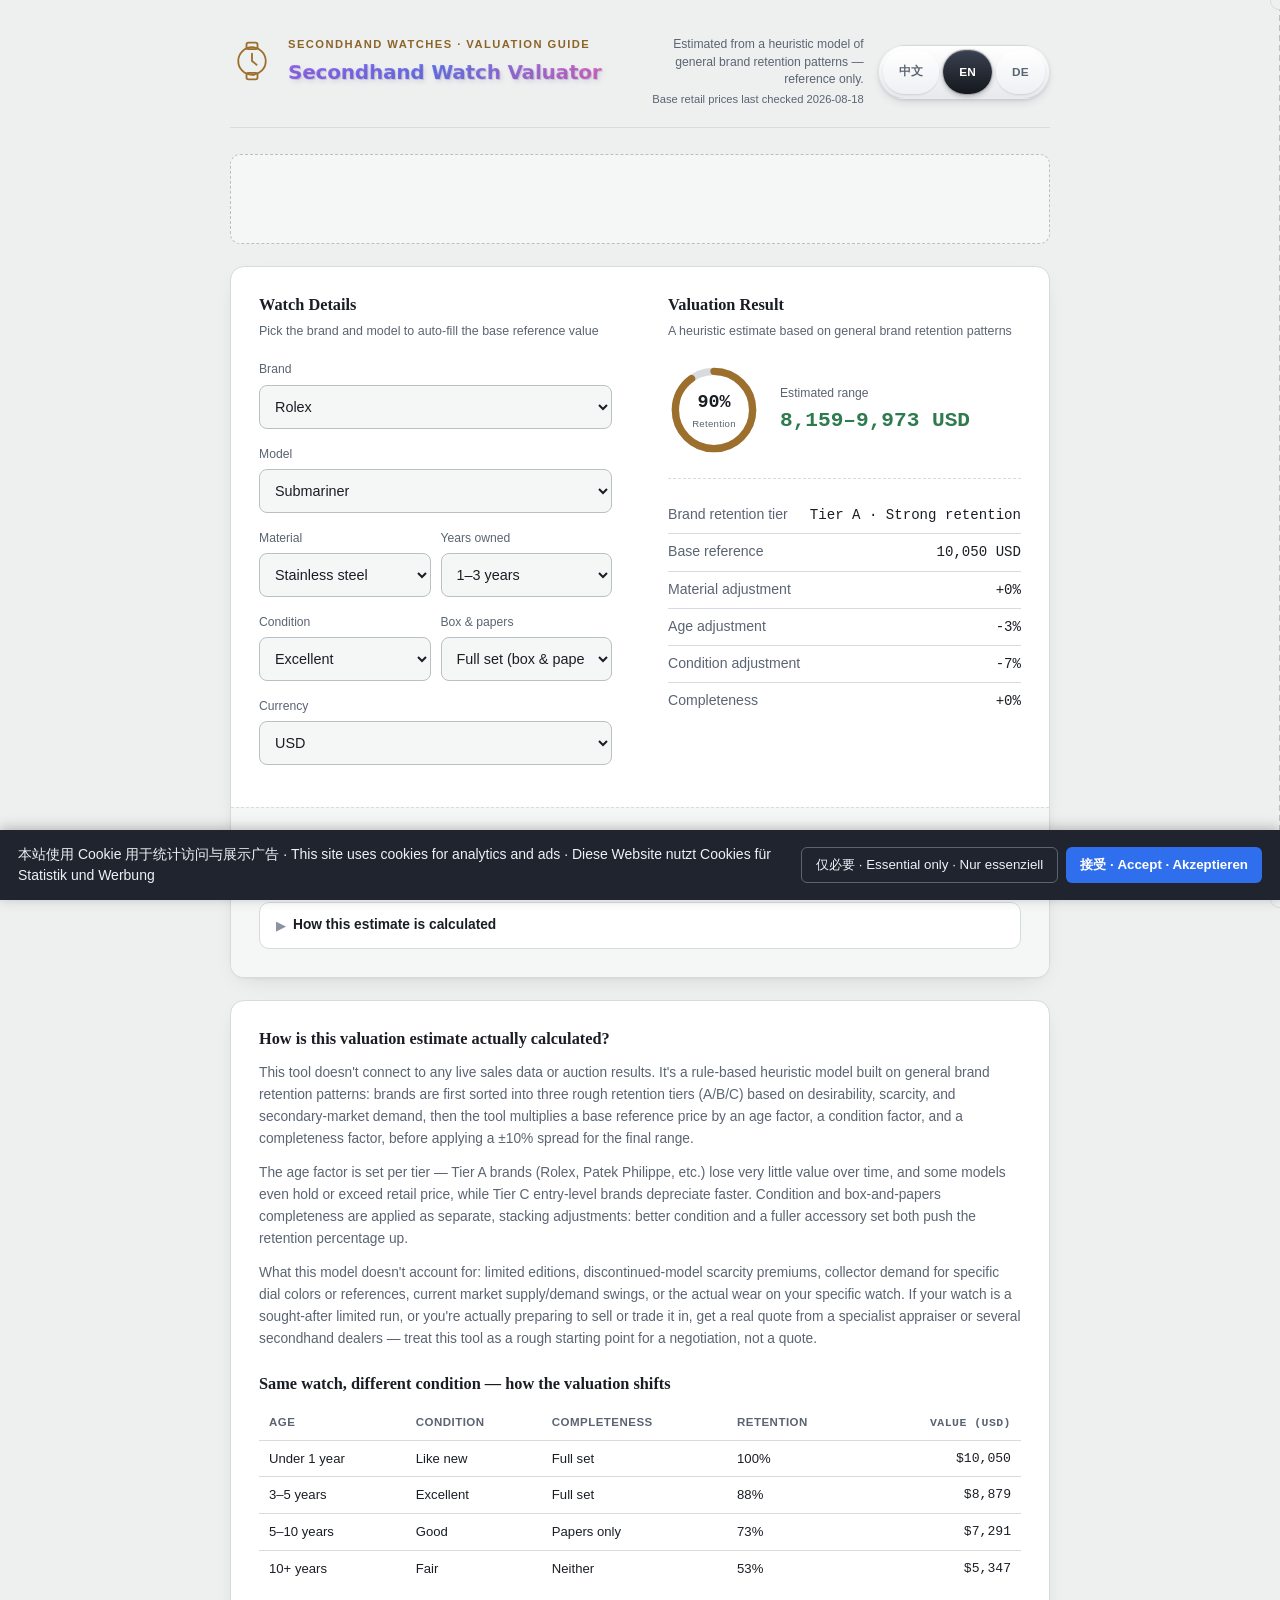
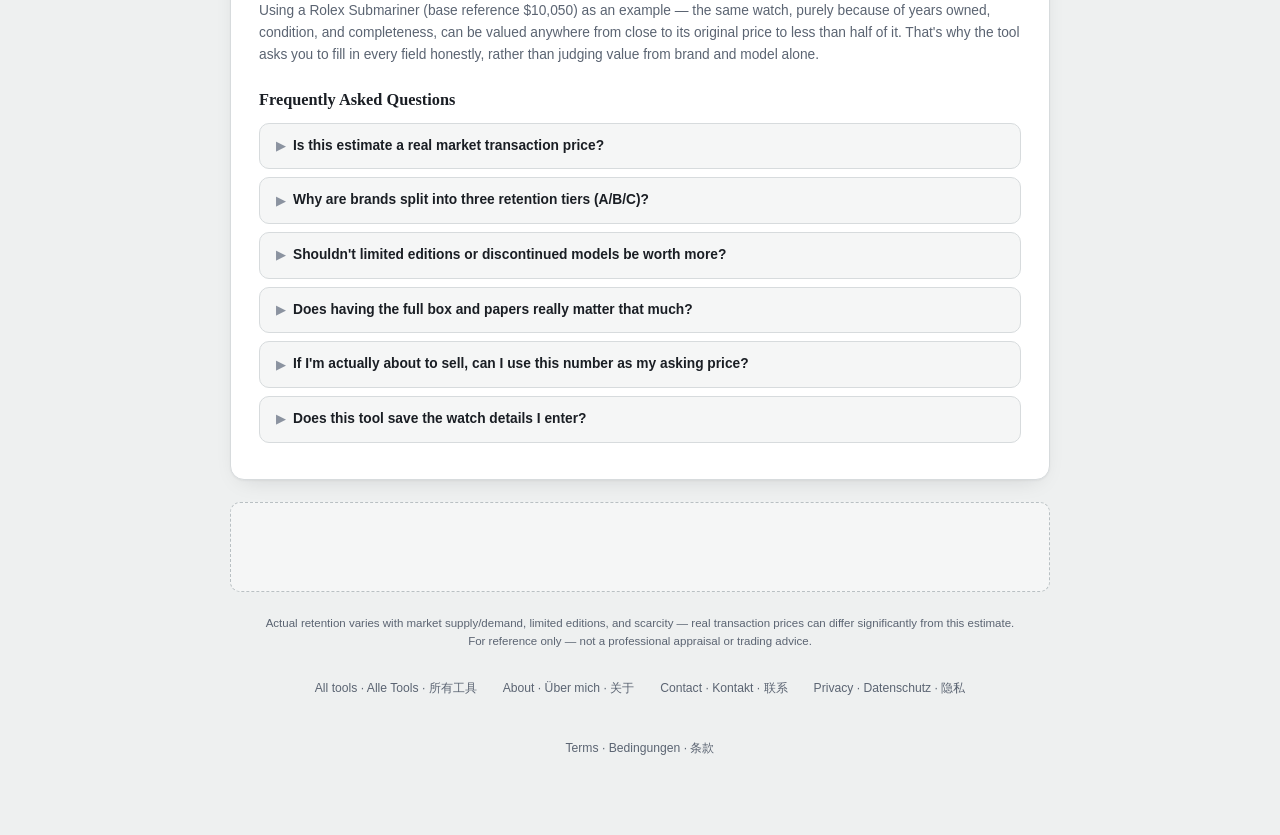
==== commit 85b508d8: "Sync watch-valuator embed with the standalone repo's latest version This embed had drifted behind th" ====
--- a/static/tools/watch-valuator/index.html
+++ b/static/tools/watch-valuator/index.html
@@ -1,20 +1,20 @@
 <!doctype html>
-<html lang="zh">
+<html lang="de">
 <head>
 <meta charset="utf-8">
 <meta name="viewport" content="width=device-width,initial-scale=1">
-<title>二手手表估值器 · Secondhand Watch Valuator · Gebrauchtuhren-Wertschätzer</title>
+<title>二手手表估值器 · Watch Valuator · Uhren-Wertschätzer</title>
 <meta name="description" content="输入品牌、型号、持有年限与成色，基于品牌历史保值规律的启发式模型，快速估算二手手表的参考价值区间。支持中文 / English / Deutsch。">
 <meta name="robots" content="index, follow">
 <link rel="canonical" href="https://junpingkoch-web.github.io/Secondhand-Watch-Valuator/">
 <link rel="icon" href="data:image/svg+xml,%3Csvg xmlns='http://www.w3.org/2000/svg' viewBox='0 0 100 100'%3E%3Ctext y='.9em' font-size='90'%3E%F0%9F%92%B0%3C/text%3E%3C/svg%3E">
 <meta property="og:type" content="website">
-<meta property="og:title" content="二手手表估值器 · Secondhand Watch Valuator · Gebrauchtuhren-Wertschätzer">
+<meta property="og:title" content="二手手表估值器 · Watch Valuator · Uhren-Wertschätzer">
 <meta property="og:description" content="输入品牌、型号、持有年限与成色，基于品牌历史保值规律的启发式模型，快速估算二手手表的参考价值区间。支持中文 / English / Deutsch。">
 <meta property="og:url" content="https://junpingkoch-web.github.io/Secondhand-Watch-Valuator/">
 <meta property="og:image" content="https://junpingkoch-web.github.io/images/watch-valuator-selecting.jpg">
 <meta name="twitter:card" content="summary_large_image">
-<meta name="twitter:title" content="二手手表估值器 · Secondhand Watch Valuator · Gebrauchtuhren-Wertschätzer">
+<meta name="twitter:title" content="二手手表估值器 · Watch Valuator · Uhren-Wertschätzer">
 <meta name="twitter:description" content="输入品牌、型号、持有年限与成色，快速估算二手手表的参考价值区间。支持中文 / English / Deutsch。">
 <!-- Structured data: FAQPage (English defaults; keep in sync with the "en" faq array in the script below) -->
 <script type="application/ld+json">
@@ -112,6 +112,7 @@
     --ink-faint: #8b93a0;
     --accent-gold: #9c6f2c;
     --accent-gold-soft: #e9dcc0;
+    --accent-gold-text: #8c6428;
     --accent-blue: #2f5f8a;
     --accent-blue-soft: #dfe9f1;
     --line: #d7dbdd;
@@ -148,6 +149,7 @@
       --ink-faint: #6d7580;
       --accent-gold: #d1a75a;
       --accent-gold-soft: #3a3120;
+      --accent-gold-text: #d1a75a;
       --accent-blue: #7db0dd;
       --accent-blue-soft: #1f2c37;
       --line: #2a2f38;
@@ -184,6 +186,7 @@
     --ink-faint: #6d7580;
     --accent-gold: #d1a75a;
     --accent-gold-soft: #3a3120;
+    --accent-gold-text: #d1a75a;
     --accent-blue: #7db0dd;
     --accent-blue-soft: #1f2c37;
     --line: #2a2f38;
@@ -219,6 +222,7 @@
     --ink-faint: #8b93a0;
     --accent-gold: #9c6f2c;
     --accent-gold-soft: #e9dcc0;
+    --accent-gold-text: #8c6428;
     --accent-blue: #2f5f8a;
     --accent-blue-soft: #dfe9f1;
     --line: #d7dbdd;
@@ -311,7 +315,12 @@
     font-size: 0.7rem;
     letter-spacing: 0.13em;
     text-transform: uppercase;
-    color: var(--accent-gold);
+    /* var(--accent-gold) measures ~3.9:1 against --bg in light mode at this
+       size/weight (fails AA's 4.5:1 for normal text) -- --accent-gold-text is a
+       dedicated, theme-aware token just for this kind of text usage, so the
+       decorative gauge ring/icon strokes elsewhere that still use
+       --accent-gold directly aren't affected. */
+    color: var(--accent-gold-text);
     font-weight: 600;
     margin: 0 0 4px;
   }
@@ -341,7 +350,10 @@
     font-size: 0.74rem;
     font-weight: 700;
     letter-spacing: 0.02em;
-    padding: 6px 13px;
+    padding: 12px 16px;
+    min-height: 44px;
+    display: inline-flex;
+    align-items: center;
     border-radius: 999px;
     cursor: pointer;
     font-family: inherit;
@@ -368,19 +380,21 @@
     gap: 2px;
   }
 
-  .top-note--meta {
-    opacity: 0.75;
-    font-size: 0.7rem;
-  }
-
   .top-note {
     font-size: 0.76rem;
-    color: var(--ink-faint);
+    color: var(--ink-muted);
     text-align: right;
     line-height: 1.45;
     margin: 0;
     flex: 1 1 auto;
     min-width: 0;
+  }
+
+  /* Same specificity as .top-note (both single-class), so source order decides
+     the winner when an element carries both classes -- must come AFTER
+     .top-note or its smaller font-size gets silently overridden. */
+  .top-note--meta {
+    font-size: 0.7rem;
   }
 
   .card {
@@ -423,7 +437,7 @@
 
   .panel .sub {
     font-size: 0.78rem;
-    color: var(--ink-faint);
+    color: var(--ink-muted);
     margin: 0 0 20px;
   }
 
@@ -481,6 +495,8 @@
   select {
     width: 100%;
     padding: 9px 11px;
+    min-height: 44px;
+    box-sizing: border-box;
     border-radius: 8px;
     border: 1px solid var(--line-strong);
     background: var(--surface-2);
@@ -541,7 +557,7 @@
   }
   .gauge-label span {
     font-size: 0.6rem;
-    color: var(--ink-faint);
+    color: var(--ink-muted);
     letter-spacing: 0.03em;
   }
 
@@ -558,6 +574,16 @@
     color: var(--good);
     font-weight: 600;
     word-break: break-word;
+  }
+
+  /* This value is a price *range* ("165,000-181,500 USD"), longer than a single
+     number -- sharing a row with the 92px gauge leaves too little width on a
+     narrow phone and word-break:break-word above would still fracture it
+     mid-digit-group. Stack vertically instead so the value gets the panel's
+     full width, and drop the font-size a bit as extra margin. */
+  @media (max-width: 480px) {
+    .result-hero { flex-direction: column; align-items: flex-start; gap: 12px; }
+    .result-hero-text .value { font-size: 1.1rem; }
   }
 
   .line-item {
@@ -634,7 +660,7 @@
   footer {
     margin-top: 22px;
     font-size: 0.72rem;
-    color: var(--ink-faint);
+    color: var(--ink-muted);
     line-height: 1.6;
     text-align: center;
   }
@@ -732,7 +758,7 @@
     white-space: nowrap;
   }
   table.example-table thead th {
-    color: var(--ink-faint); font-weight: 600; font-size: 0.72rem;
+    color: var(--ink-muted); font-weight: 600; font-size: 0.72rem;
     text-transform: uppercase; letter-spacing: 0.04em;
   }
   table.example-table td:last-child, table.example-table th:last-child {
@@ -783,8 +809,11 @@
     font-size: 0.76rem;
   }
   .footer-links a {
-    color: var(--ink-faint);
+    color: var(--ink-muted);
     text-decoration: none;
+    padding: 13px 6px;
+    display: inline-block;
+    white-space: nowrap;
   }
   .footer-links a:hover { color: var(--ink); text-decoration: underline; }
 
@@ -817,9 +846,9 @@
         <p class="top-note top-note--meta"><span id="txt-lastUpdatedLabel">Base prices last checked</span> <span id="lastUpdatedValue"></span></p>
       </div>
       <div class="lang-switch" role="group" aria-label="Language / 语言 / Sprache">
-        <button type="button" data-lang="zh">中文</button>
-        <button type="button" data-lang="en">EN</button>
-        <button type="button" data-lang="de">DE</button>
+        <button type="button" data-lang="zh" aria-pressed="false">中文</button>
+        <button type="button" data-lang="en" aria-pressed="false">EN</button>
+        <button type="button" data-lang="de" aria-pressed="false">DE</button>
       </div>
     </div>
   </header>
@@ -943,22 +972,54 @@
   </div>
 
   <section class="explain-section">
-    <h2 id="txt-explainTitle">How is this valuation estimate actually calculated?</h2>
-    <p id="txt-explainP1"></p>
-    <p id="txt-explainP2"></p>
-    <p id="txt-explainP3"></p>
-
-    <h2 id="txt-exampleTitle">Same watch, different condition — how the valuation shifts</h2>
+    <h2 id="txt-explainTitle">这个估值模型是怎么算出来的？</h2>
+    <p id="txt-explainP1">本工具不接入任何实时交易数据或拍卖行情，而是基于品牌历史保值规律搭建的启发式打分模型：先按知名度、稀缺性和二级市场需求，把品牌粗略分成 A / B / C 三档保值等级，再用「基准参考价 × 年限系数 × 成色系数 × 附件完整度系数」算出结果，最后再做 ±10% 的浮动作为估值范围。</p>
+    <p id="txt-explainP2">年限系数按档位分别设定——A 档品牌（如劳力士、百达翡丽）时间对价值的侵蚀很小，部分型号甚至能维持或超过原价；C 档入门品牌则随时间折旧更快。成色和原盒原证的影响是独立叠加的：品相越好、配件越齐全，保值比例越高。</p>
+    <p id="txt-explainP3">这个模型没有考虑的因素包括：限量版、停产型号的稀缺溢价、特定配色/表盘的收藏热度、当下的市场供需波动，以及具体某一块表的实际磨损状况。如果你手上的表是热门限量款，或者你正准备实际出售/以旧换新，建议再找专业鉴定机构或多家二手表商拿到实际报价，本工具只作为谈判前的粗略参考起点。</p>
+
+    <h2 id="txt-exampleTitle">同一块表，成色和配件如何影响估值</h2>
     <div class="example-table-wrap">
       <table class="example-table">
-        <thead><tr id="exampleTableHead"></tr></thead>
-        <tbody id="exampleTableBody"></tbody>
+        <thead><tr id="exampleTableHead">
+          <th>年限</th><th>成色</th><th>配件完整度</th><th>保值率</th><th>估值（美元）</th>
+        </tr></thead>
+        <tbody id="exampleTableBody">
+          <tr><td>不到 1 年</td><td>几乎全新</td><td>原盒原证齐全</td><td>100%</td><td>$10,050</td></tr>
+          <tr><td>3–5 年</td><td>优秀</td><td>原盒原证齐全</td><td>88%</td><td>$8,879</td></tr>
+          <tr><td>5–10 年</td><td>良好</td><td>仅有证书</td><td>73%</td><td>$7,291</td></tr>
+          <tr><td>10 年以上</td><td>一般</td><td>无盒无证</td><td>53%</td><td>$5,347</td></tr>
+        </tbody>
       </table>
     </div>
-    <p id="txt-exampleNote"></p>
-
-    <h2 id="txt-faqTitle">Frequently Asked Questions</h2>
-    <div class="faq-list" id="faqList"></div>
+    <p id="txt-exampleNote">以劳力士 Submariner（基准参考价 $10,050）为例——同一款表，仅因为持有年限、成色和配件完整度不同，估值就能从接近原价一路降到打对折以上。这也是为什么工具建议你如实填写每一项，而不是只看品牌和型号就下结论。</p>
+
+    <h2 id="txt-faqTitle">常见问题</h2>
+    <div class="faq-list" id="faqList">
+      <details class="faq-item">
+        <summary><span class="chev">▶</span> <span>这个估值是真实的市场成交价吗？</span></summary>
+        <div class="faq-a">不是。这是一个基于品牌历史保值规律的启发式打分模型，不接入任何实时拍卖行情或交易数据库，只能作为粗略参考，不代表某块具体手表当下真实能卖到的价格。</div>
+      </details>
+      <details class="faq-item">
+        <summary><span class="chev">▶</span> <span>为什么品牌要分成 A / B / C 三个保值档位？</span></summary>
+        <div class="faq-a">不同品牌在二手市场的知名度、稀缺性和需求差异很大，历史上呈现出不同的保值曲线，用统一的折旧比例去估算所有品牌并不合理，所以按档位分别设定年限系数。</div>
+      </details>
+      <details class="faq-item">
+        <summary><span class="chev">▶</span> <span>限量版或已停产的型号是不是应该更值钱？</span></summary>
+        <div class="faq-a">确实如此，但本工具的基准参考价是按常规在售型号设定的，并没有为限量版、停产热门款、特殊表盘配色等设置额外的稀缺溢价。如果你的表属于这类情况，估算结果大概率会偏低，建议咨询专业鉴定机构。</div>
+      </details>
+      <details class="faq-item">
+        <summary><span class="chev">▶</span> <span>原盒原证真的会明显影响价值吗？</span></summary>
+        <div class="faq-a">会。买家通常更信任配件齐全的表，因为原盒原证能佐证购买渠道和保修记录、也方便转售，所以「附件完整度」这一项会对最终估值产生独立的调整。</div>
+      </details>
+      <details class="faq-item">
+        <summary><span class="chev">▶</span> <span>如果我准备实际卖表，可以直接拿这个数字去谈价吗？</span></summary>
+        <div class="faq-a">可以作为谈判前的心理参考起点，但不建议直接当作报价。建议找多家二手表商或专业平台实际询价比较，真实成交价还会受当下市场供需、当地行情和买家类型影响。</div>
+      </details>
+      <details class="faq-item">
+        <summary><span class="chev">▶</span> <span>这个工具会保存我填写的手表信息吗？</span></summary>
+        <div class="faq-a">不会。所有计算都在你的浏览器本地完成，不会发送到任何服务器，也不需要注册或登录。</div>
+      </details>
+    </div>
   </section>
 
   <div class="ad-slot ad-slot--banner ad-slot--bottom">
@@ -1341,7 +1402,7 @@
   var titleWrapEl = document.getElementById("titleWrap");
 
   var CIRC = 2 * Math.PI * 42;
-  var currentLang = "en";
+  var currentLang = "de";
 
   function fmtNum(n) {
     return n.toLocaleString(I18N[currentLang].locale, { maximumFractionDigits: 0 });
@@ -1471,7 +1532,9 @@
     var t = I18N[lang];
 
     document.querySelectorAll(".lang-switch button").forEach(function (btn) {
-      btn.classList.toggle("active", btn.dataset.lang === lang);
+      var isActive = btn.dataset.lang === lang;
+      btn.classList.toggle("active", isActive);
+      btn.setAttribute("aria-pressed", isActive ? "true" : "false");
     });
 
     populateBrand(prevBrand);
@@ -1491,9 +1554,15 @@
     btn.addEventListener("click", function () { setLang(btn.dataset.lang); });
   });
 
-  brandSel.addEventListener("change", function () { populateModel(); calc(); });
+  var resultEventFired = false;
+  function trackResultEvent() {
+    if (resultEventFired) return;
+    resultEventFired = true;
+    if (typeof gtag === "function") gtag("event", "tool_result_generated", { tool_name: "secondhand-watch-valuator" });
+  }
+  brandSel.addEventListener("change", function () { populateModel(); calc(); trackResultEvent(); });
   [modelSel, materialSel, ageSel, condSel, papersSel, currencySel].forEach(function (sel) {
-    sel.addEventListener("change", calc);
+    sel.addEventListener("change", function () { calc(); trackResultEvent(); });
   });
 
   var initialLang = "en";
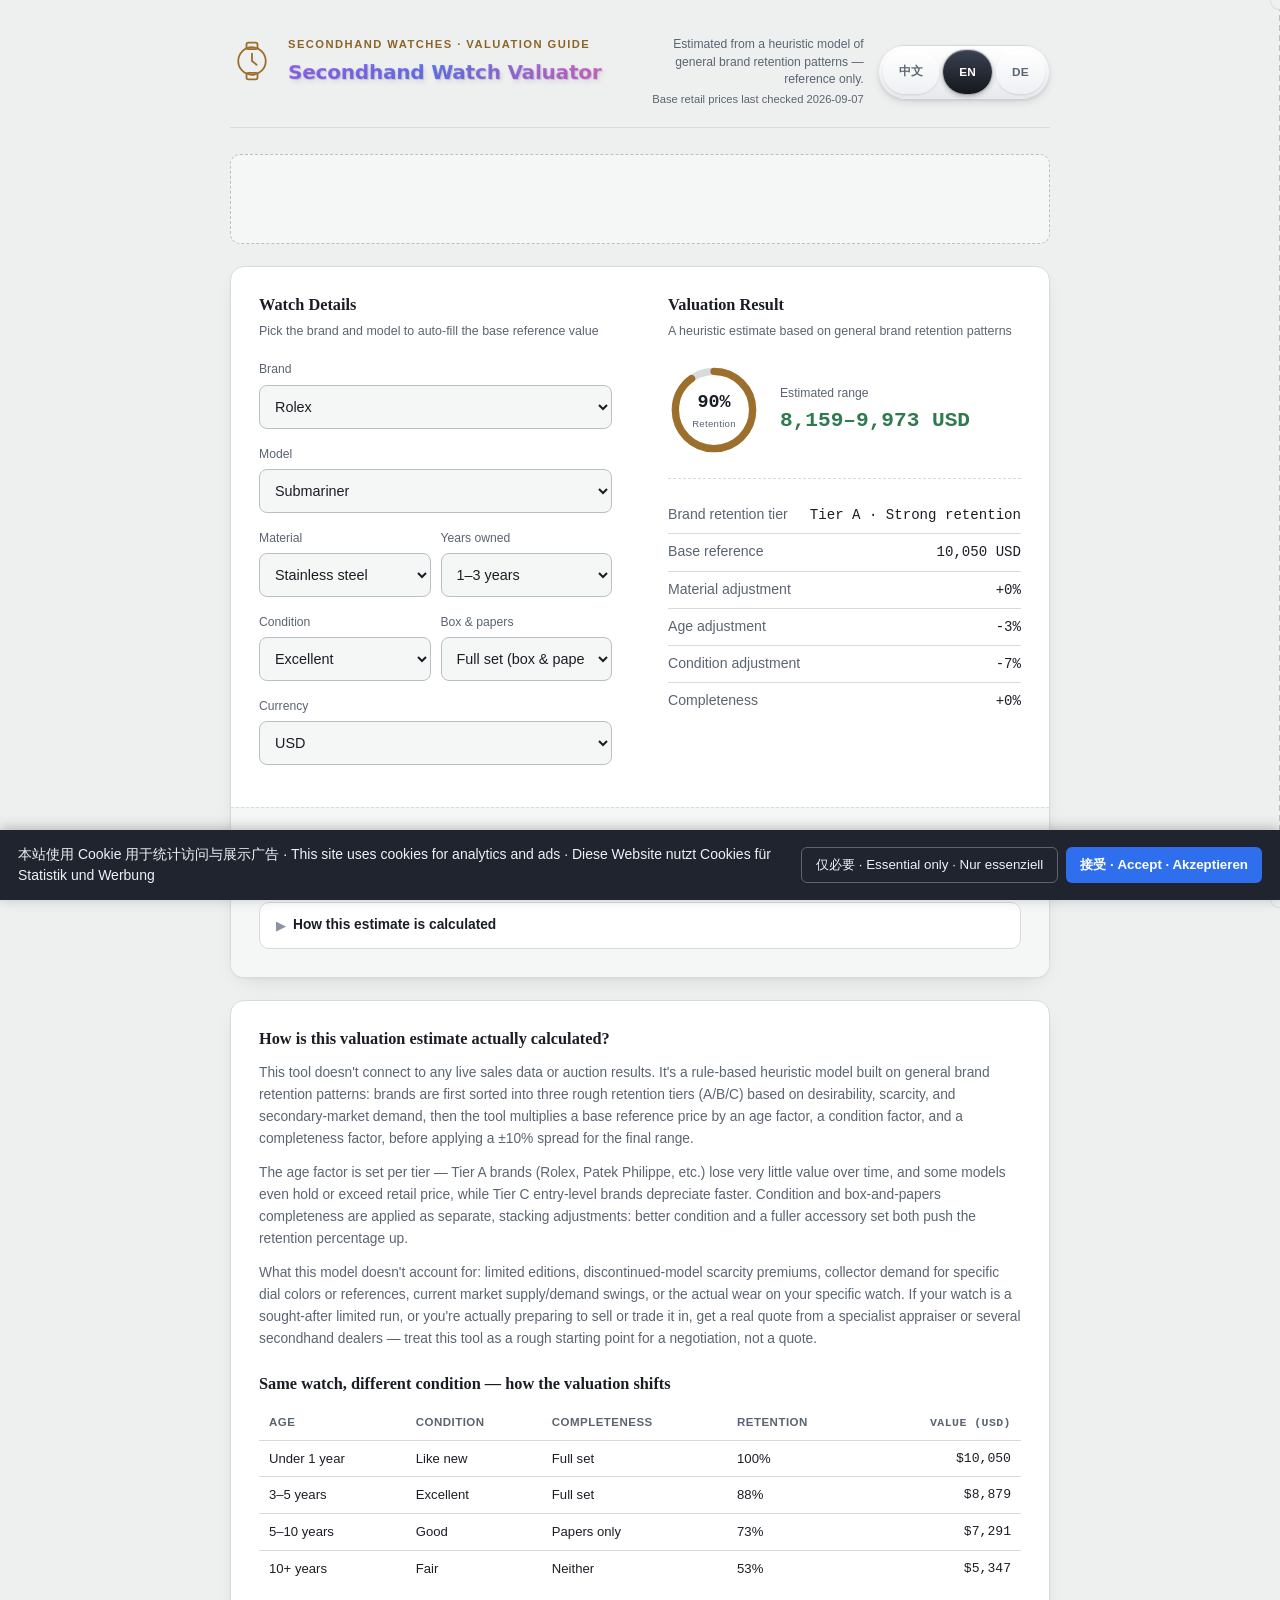
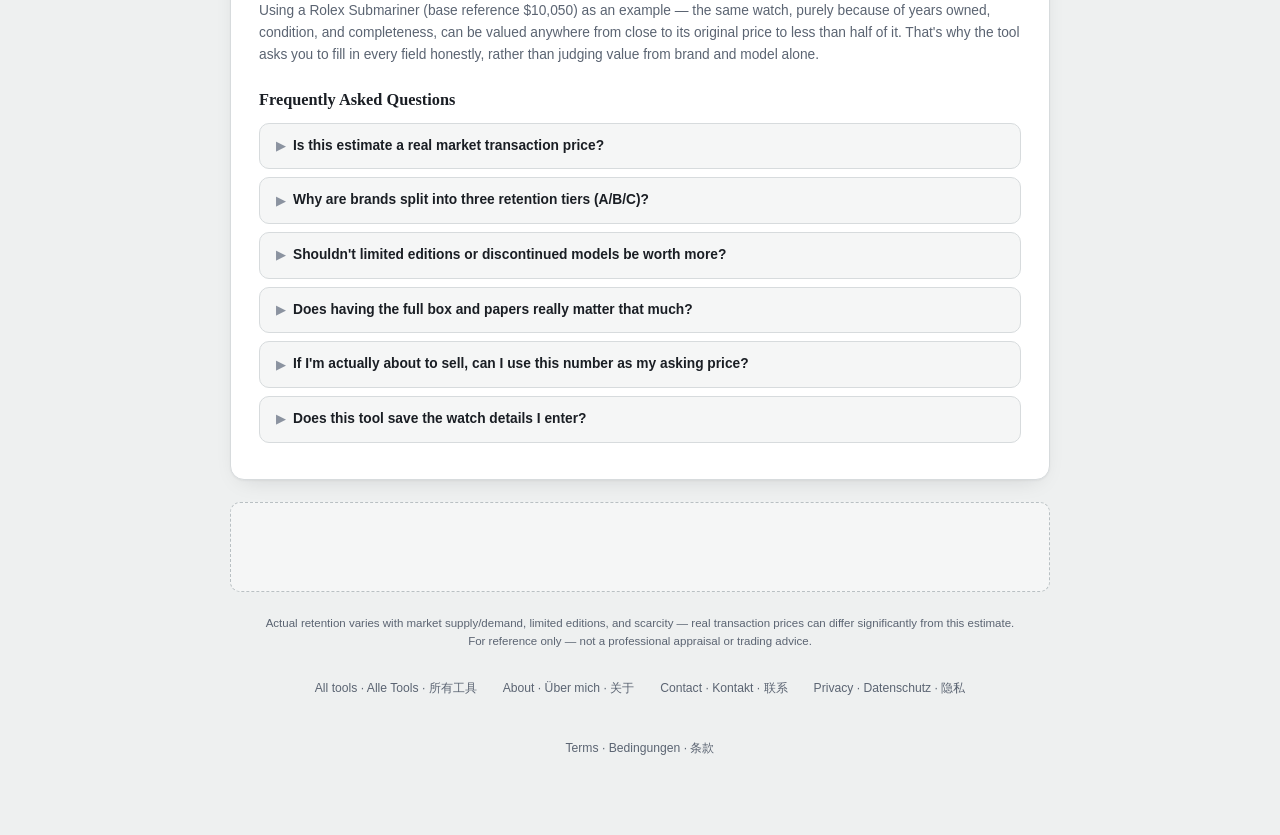
==== commit 53d2c6aa: "Sync watch-valuator embed with the standalone repo's latest version Monthly market-data review (2026" ====
--- a/static/tools/watch-valuator/index.html
+++ b/static/tools/watch-valuator/index.html
@@ -1123,8 +1123,20 @@
     }}
   ];
 
-  var LAST_UPDATED = "2026-08-18";
-
+  var LAST_UPDATED = "2026-09-07";
+
+  // Monthly review (2026-09-07): checked for 2026 retail hikes/cuts at
+  // Rolex, Cartier, Patek Philippe, AP, and Omega specifically. All of the
+  // year's announced moves (Rolex +7% Jan / gold-only +5% Jun, AP ~+5% Jan,
+  // Patek -8% Feb 1, Cartier's May 21 hike) predate the 2026-08-18 refresh
+  // and are already baked into the base prices below — no new brand-wide
+  // change found between 2026-08-18 and today. Spot-checked ~10 models
+  // across tiers (Rolex Submariner $10,050, Omega Speedmaster hesalite
+  // ~$7,200, Grand Seiko Snowflake $6,900, Panerai Luminor Marina ~$8,700-
+  // 8,900, IWC Portugieser Automatic ~$7,450, Tudor Black Bay $4,700-5,350
+  // range) — all within normal spot-check variance of the stored values,
+  // none needed changing.
+  //
   // Reviewed 2026-08-18 alongside the base-price refresh — the tier
   // structure and per-tier retention curves still track observed
   // secondhand behavior (Tier A sport refs holding near or above retail,
@@ -1137,8 +1149,10 @@
   var COND_FACTORS = { likenew: 1.00, excellent: 0.93, good: 0.83, fair: 0.68, poor: 0.48 };
   var PAPERS_FACTORS = { full: 1.00, partial: 0.94, none: 0.87 };
   var MATERIAL_FACTORS = { steel: 1.00, twotone: 1.35, gold: 2.80 };
-  // Spot rates refreshed 2026-08-18 (were EUR 0.92 / CHF 0.88 / CNY 7.2, meaningfully stale).
-  var CURRENCY_RATE = { USD: 1, EUR: 0.864, CHF: 0.811, CNY: 6.74 };
+  // Spot rates refreshed 2026-09-07 (were EUR 0.864 / CHF 0.811 / CNY 6.74
+  // as of 2026-08-18; EUR/USD moved from ~1.157 to 1.1386, CHF and CNY only
+  // drifted slightly).
+  var CURRENCY_RATE = { USD: 1, EUR: 0.878, CHF: 0.810, CNY: 6.71 };
 
   var I18N = {
     zh: {
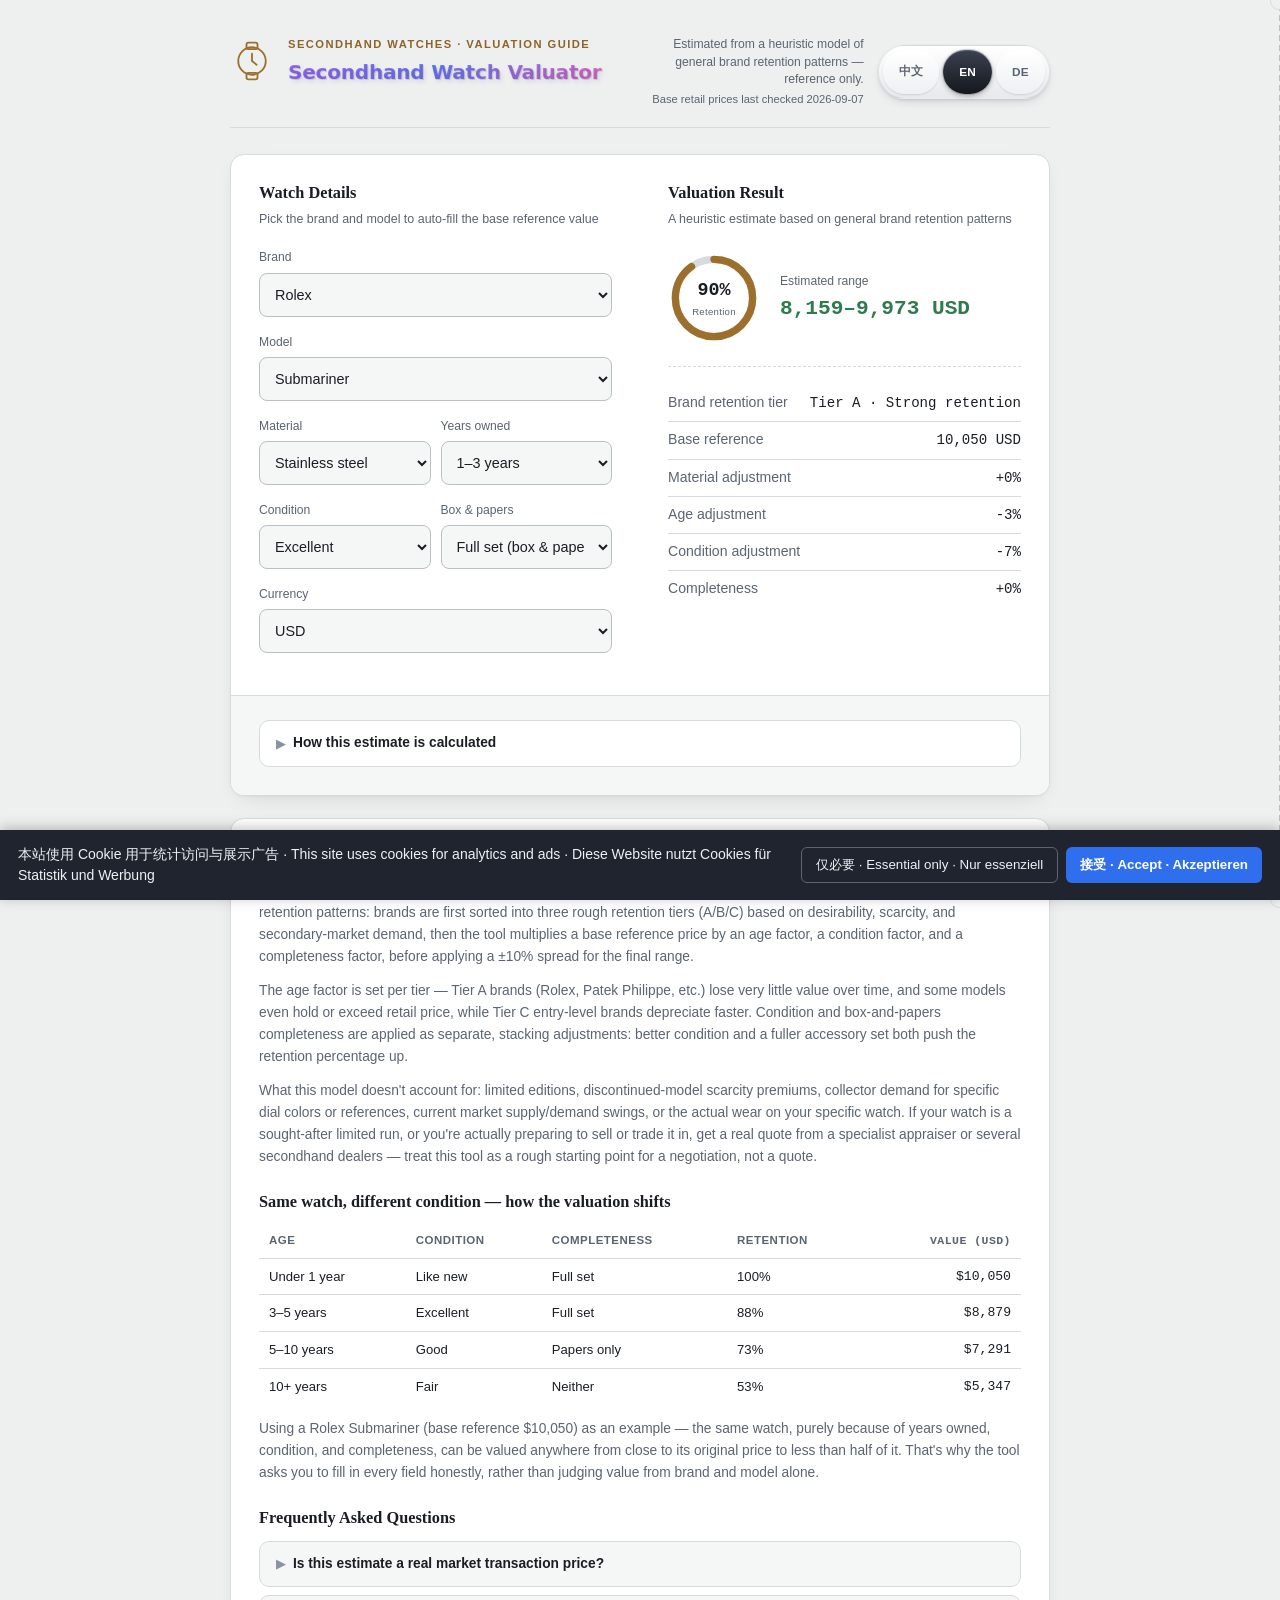
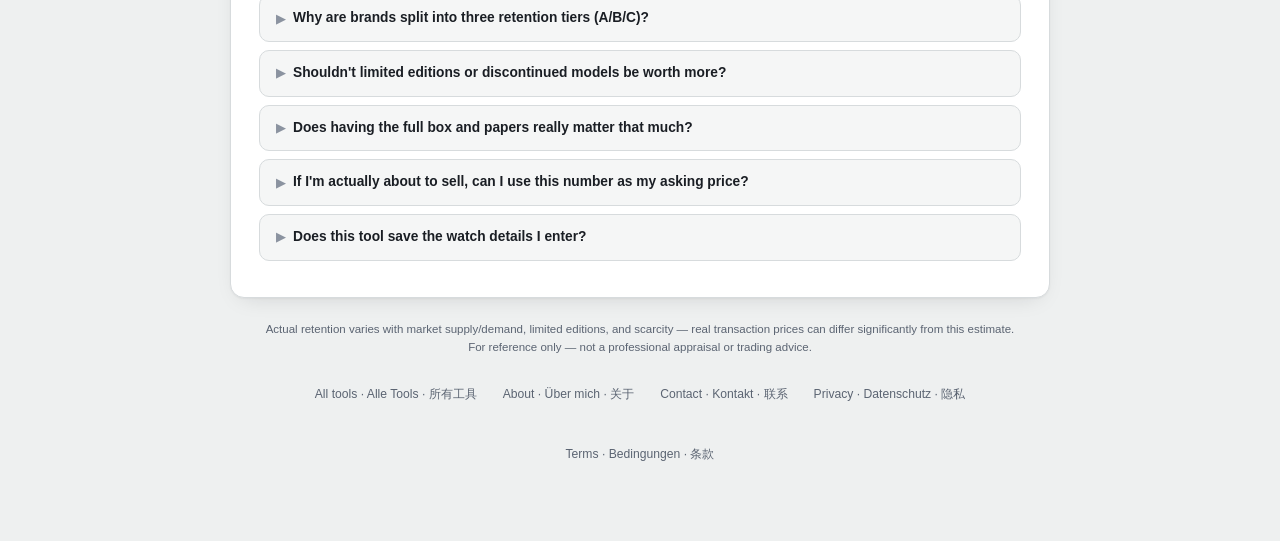
==== commit 5d0e40f6: "Remove AdSense from the embedded watch-valuator copy Same change as the standalone Secondhand-Watch-" ====
--- a/static/tools/watch-valuator/index.html
+++ b/static/tools/watch-valuator/index.html
@@ -96,7 +96,6 @@
     }
   })();
 </script>
-<script async src="https://pagead2.googlesyndication.com/pagead/js/adsbygoogle.js?client=ca-pub-4830421367394194" crossorigin="anonymous"></script>
 <script async src="https://www.googletagmanager.com/gtag/js?id=G-7LZZQ43QD6"></script>
 <script>
   gtag('js', new Date());
@@ -853,11 +852,6 @@
     </div>
   </header>
 
-  <div class="ad-slot ad-slot--banner ad-slot--top">
-    <ins class="adsbygoogle" style="display:block" data-ad-client="ca-pub-4830421367394194" data-ad-slot="9009627872" data-ad-format="auto" data-full-width-responsive="true"></ins>
-    <script>(adsbygoogle = window.adsbygoogle || []).push({});</script>
-  </div>
-
   <div class="card">
     <div class="ticket-grid">
       <div class="panel">
@@ -948,11 +942,6 @@
           <span class="li-value" id="outPapers">—</span>
         </div>
       </div>
-    </div>
-
-    <div class="ad-slot ad-slot--incontent">
-      <ins class="adsbygoogle" style="display:block" data-ad-client="ca-pub-4830421367394194" data-ad-slot="3449465424" data-ad-format="auto" data-full-width-responsive="true"></ins>
-      <script>(adsbygoogle = window.adsbygoogle || []).push({});</script>
     </div>
 
     <div class="below">
@@ -1021,11 +1010,6 @@
       </details>
     </div>
   </section>
-
-  <div class="ad-slot ad-slot--banner ad-slot--bottom">
-    <ins class="adsbygoogle" style="display:block" data-ad-client="ca-pub-4830421367394194" data-ad-slot="9823302082" data-ad-format="auto" data-full-width-responsive="true"></ins>
-    <script>(adsbygoogle = window.adsbygoogle || []).push({});</script>
-  </div>
 
   <footer>
     <span id="txt-footer1">Actual retention varies with market supply/demand, limited editions, and scarcity — real transaction prices can differ significantly from this estimate.</span><br>
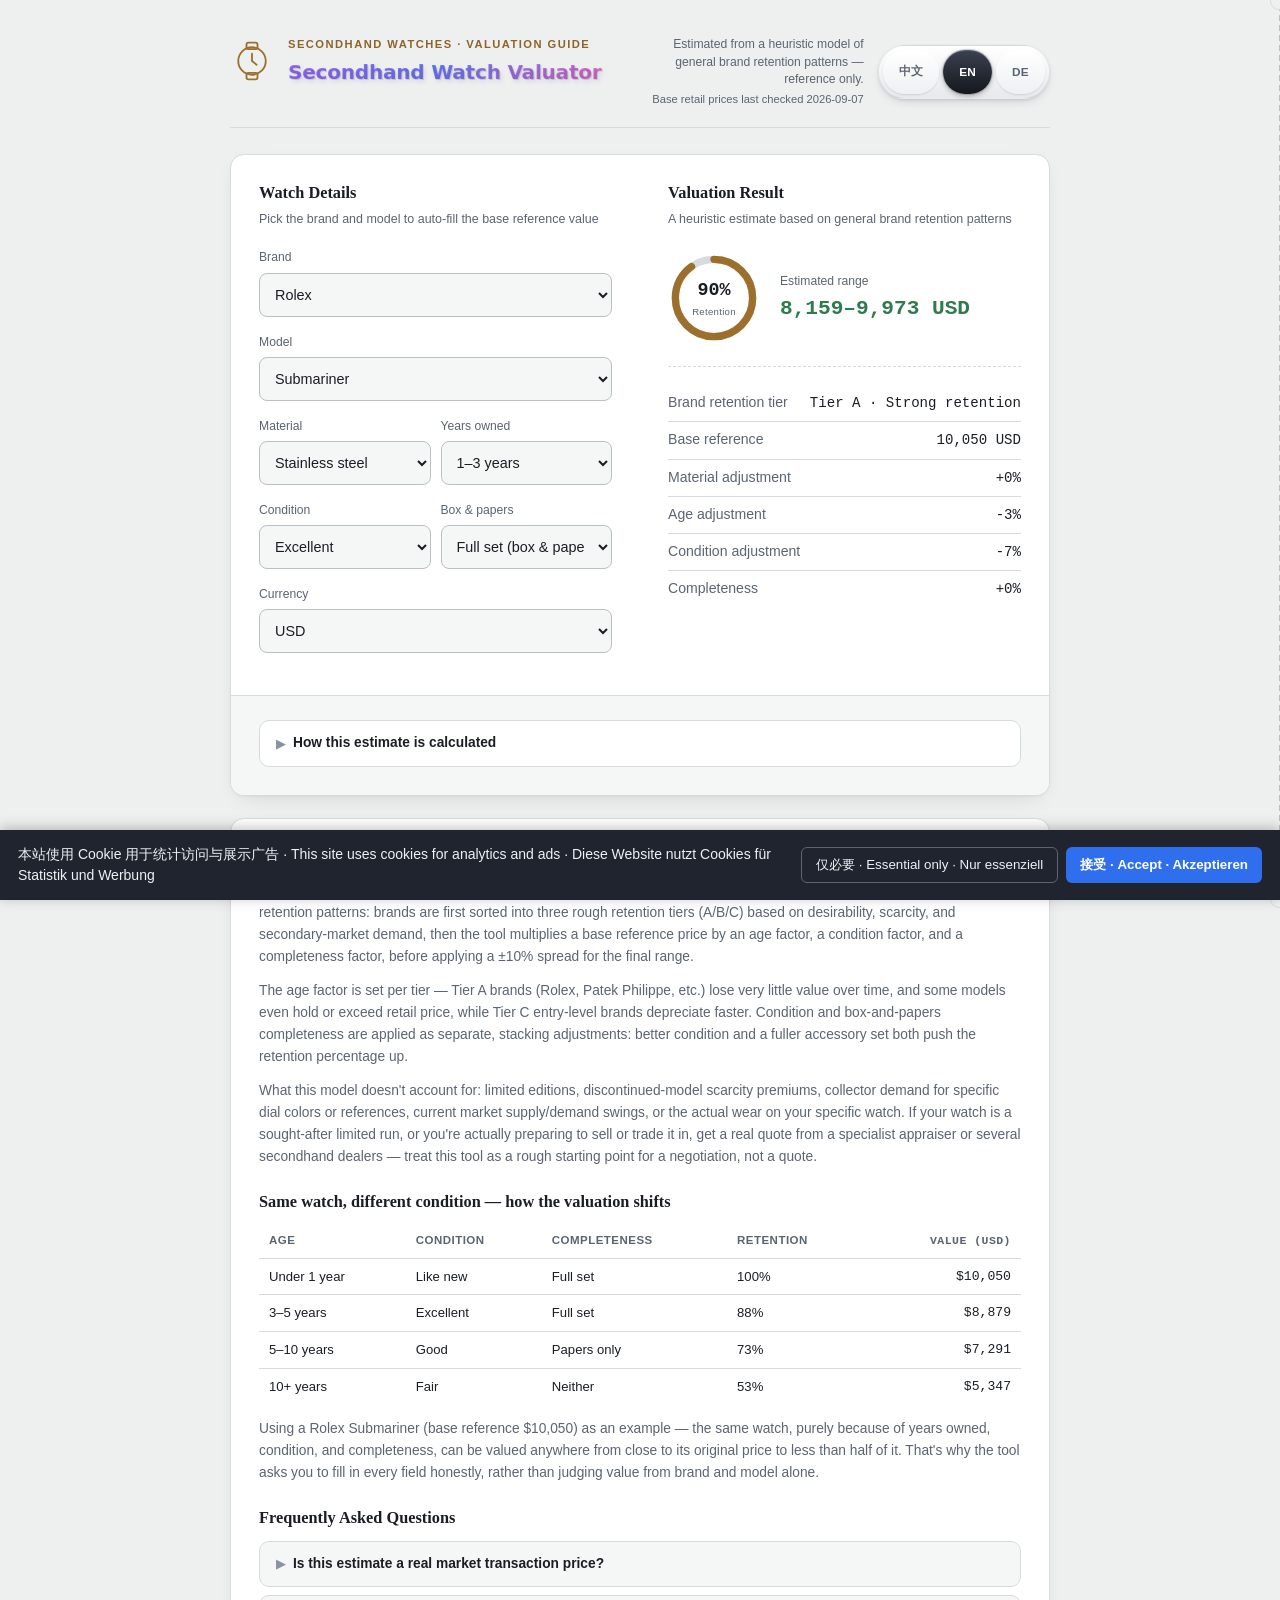
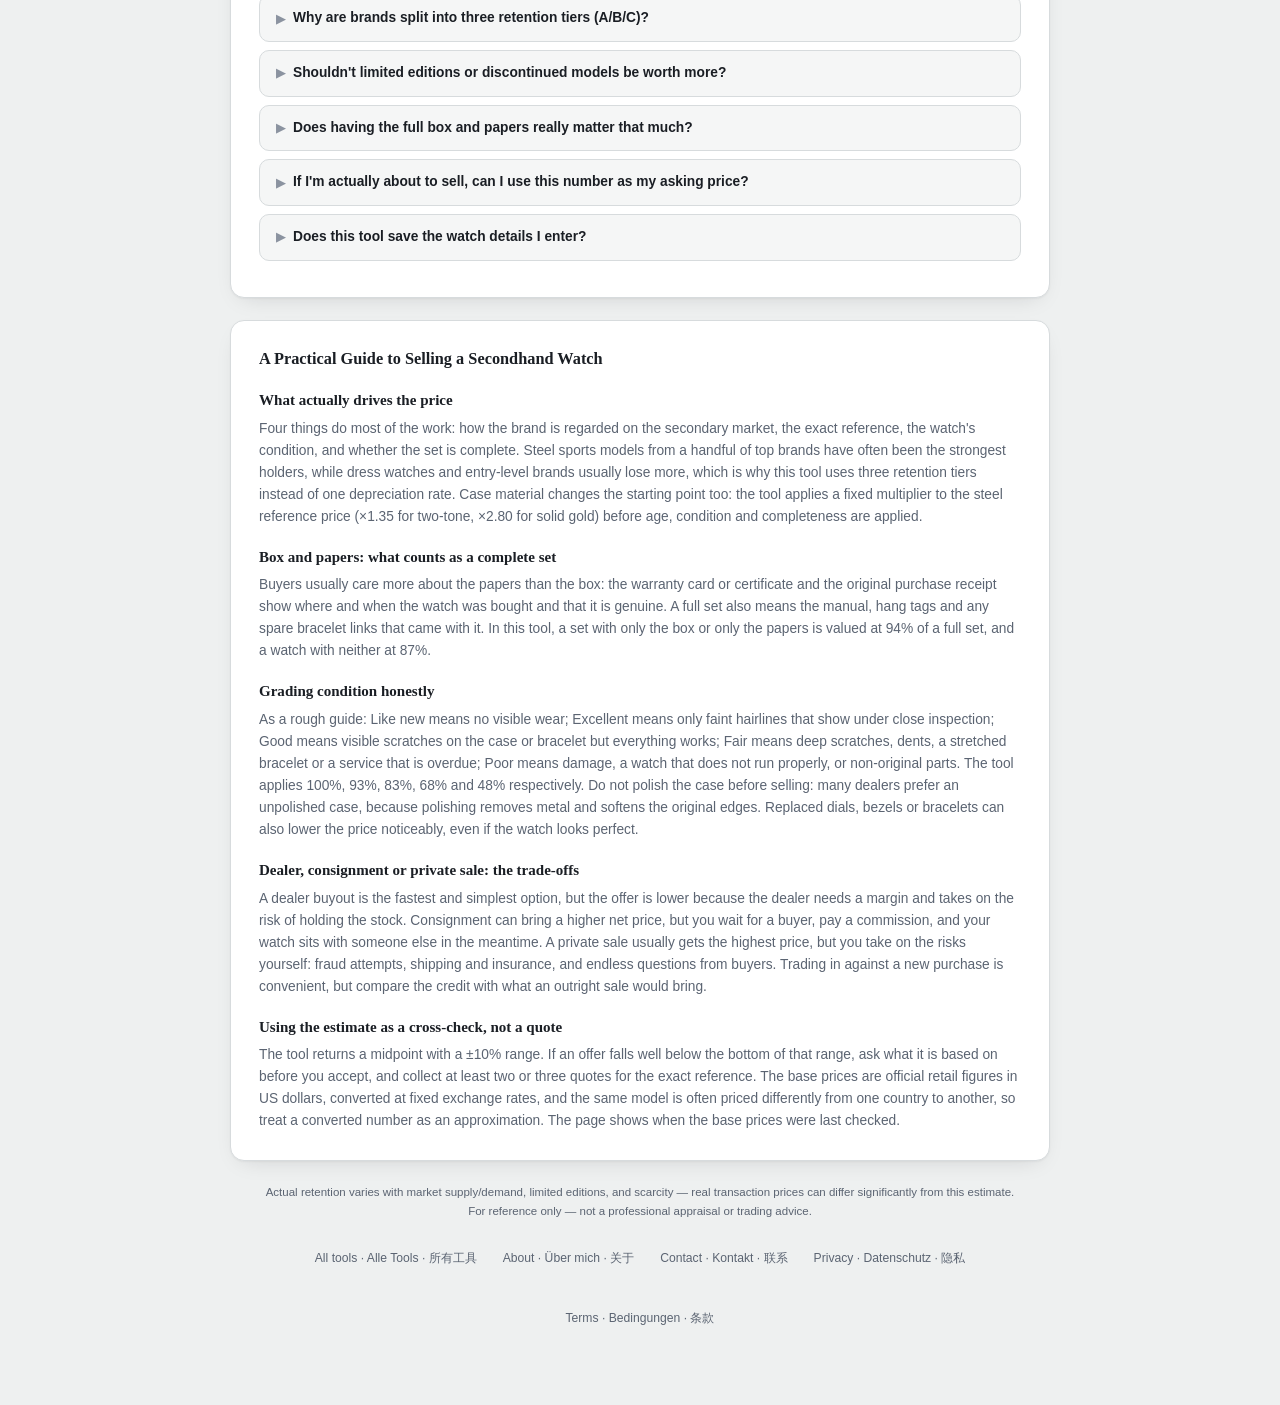
==== commit cedf0583: "Add trilingual practical guide to selling a secondhand watch Co-Authored-By: Claude Sonnet 5 <norepl" ====
--- a/static/tools/watch-valuator/index.html
+++ b/static/tools/watch-valuator/index.html
@@ -740,6 +740,13 @@
     color: var(--ink);
   }
   .explain-section h2:not(:first-child) { margin-top: 22px; }
+  .explain-section h3 {
+    font-family: ui-serif, Georgia, serif;
+    font-size: 0.94rem;
+    font-weight: 600;
+    margin: 18px 0 6px;
+    color: var(--ink);
+  }
   .explain-section p {
     font-size: 0.86rem;
     color: var(--ink-muted);
@@ -1009,6 +1016,20 @@
         <div class="faq-a">不会。所有计算都在你的浏览器本地完成，不会发送到任何服务器，也不需要注册或登录。</div>
       </details>
     </div>
+  </section>
+
+  <section class="explain-section" id="selling-guide">
+    <h2 id="txt-guideTitle">A Practical Guide to Selling a Secondhand Watch</h2>
+    <h3 id="txt-guideS1">What actually drives the price</h3>
+    <p id="txt-guideB1">Four things do most of the work: how the brand is regarded on the secondary market, the exact reference, the watch's condition, and whether the set is complete. Steel sports models from a handful of top brands have often been the strongest holders, while dress watches and entry-level brands usually lose more, which is why this tool uses three retention tiers instead of one depreciation rate. Case material changes the starting point too: the tool applies a fixed multiplier to the steel reference price (×1.35 for two-tone, ×2.80 for solid gold) before age, condition and completeness are applied.</p>
+    <h3 id="txt-guideS2">Box and papers: what counts as a complete set</h3>
+    <p id="txt-guideB2">Buyers usually care more about the papers than the box: the warranty card or certificate and the original purchase receipt show where and when the watch was bought and that it is genuine. A full set also means the manual, hang tags and any spare bracelet links that came with it. In this tool, a set with only the box or only the papers is valued at 94% of a full set, and a watch with neither at 87%.</p>
+    <h3 id="txt-guideS3">Grading condition honestly</h3>
+    <p id="txt-guideB3">As a rough guide: Like new means no visible wear; Excellent means only faint hairlines that show under close inspection; Good means visible scratches on the case or bracelet but everything works; Fair means deep scratches, dents, a stretched bracelet or a service that is overdue; Poor means damage, a watch that does not run properly, or non-original parts. The tool applies 100%, 93%, 83%, 68% and 48% respectively. Do not polish the case before selling: many dealers prefer an unpolished case, because polishing removes metal and softens the original edges. Replaced dials, bezels or bracelets can also lower the price noticeably, even if the watch looks perfect.</p>
+    <h3 id="txt-guideS4">Dealer, consignment or private sale: the trade-offs</h3>
+    <p id="txt-guideB4">A dealer buyout is the fastest and simplest option, but the offer is lower because the dealer needs a margin and takes on the risk of holding the stock. Consignment can bring a higher net price, but you wait for a buyer, pay a commission, and your watch sits with someone else in the meantime. A private sale usually gets the highest price, but you take on the risks yourself: fraud attempts, shipping and insurance, and endless questions from buyers. Trading in against a new purchase is convenient, but compare the credit with what an outright sale would bring.</p>
+    <h3 id="txt-guideS5">Using the estimate as a cross-check, not a quote</h3>
+    <p id="txt-guideB5">The tool returns a midpoint with a ±10% range. If an offer falls well below the bottom of that range, ask what it is based on before you accept, and collect at least two or three quotes for the exact reference. The base prices are official retail figures in US dollars, converted at fixed exchange rates, and the same model is often priced differently from one country to another, so treat a converted number as an approximation. The page shows when the base prices were last checked.</p>
   </section>
 
   <footer>
@@ -1191,6 +1212,17 @@
         ["10 年以上", "一般", "无盒无证", "53%", "$5,347"]
       ],
       exampleNote: "以劳力士 Submariner（基准参考价 $10,050）为例——同一款表，仅因为持有年限、成色和配件完整度不同，估值就能从接近原价一路降到打对折以上。这也是为什么工具建议你如实填写每一项，而不是只看品牌和型号就下结论。",
+      guideTitle: "二手手表出手实用指南",
+      guideS1: "真正决定价格的因素",
+      guideB1: "起主要作用的有四点：品牌在二手市场上的地位、具体的型号参考号、手表的成色，以及配件是否齐全。近几年，少数顶级品牌的钢款运动表往往保值最好，而正装表和入门级品牌通常贬值更多，所以本工具按三个保值档位来估算，而不是用一个统一的折旧率。表壳材质也会改变起点：工具会在计算年限、成色和配件之前，先在钢款参考价的基础上乘以固定系数（间金 ×1.35，纯金 ×2.80）。",
+      guideS2: "原盒原证：怎样才算“齐全”",
+      guideB2: "买家通常更看重证书而不是盒子：保修卡或证书，以及原始购买发票，能说明这块表是何时何地买的、是不是真品。完整的一套还包括说明书、吊牌，以及随表附带的备用表带链节。在本工具里，只有盒子或只有证书的表按齐全时的 94% 计，两样都没有的按 87% 计。",
+      guideS3: "如实评估成色",
+      guideB3: "大致可以这样对照：几乎全新指没有可见磨损；优秀指近看才能发现细微的划痕；良好指表壳或表带上有明显划痕但功能完好；一般指有深划痕、磕碰、表带松垮或该保养而未保养；较差指有损坏、走时不正常或有非原装部件。工具分别按 100%、93%、83%、68%、48% 计算。卖表前不要自己抛光表壳：不少商家更愿意收没有抛过的表壳，因为抛光会磨掉金属、让原有的棱角变圆。更换过的表盘、表圈或表带，即使外观完美，也可能明显拉低价格。",
+      guideS4: "回收商、寄售还是私人转让：各有取舍",
+      guideB4: "卖给回收商最快最省事，但报价会低一些，因为商家需要留出利润，还要承担压货的风险。寄售的实际到手价可能更高，但你要等买家、支付佣金，期间表也放在别人手里。私人转让通常能卖到最高的价格，但风险要自己承担：诈骗、运输和保险，还有买家没完没了的提问。以旧换新很方便，但要把抵扣的金额和直接出售能得到的价格对比一下。",
+      guideS5: "把估值当作参照，而不是报价",
+      guideB5: "工具给出的是一个中间值加上 ±10% 的区间。如果收到的报价明显低于区间下限，接受之前先问清楚依据，并且针对同一个型号至少询问两三家的报价。基准价是以美元计的官方零售价，按固定汇率换算，而同一个型号在不同国家的售价往往不同，所以换算出来的数字只是近似值。页面上会显示基准价最近一次核对的日期。",
       faqTitle: "常见问题",
       faq: [
         { q: "这个估值是真实的市场成交价吗？", a: "不是。这是一个基于品牌历史保值规律的启发式打分模型，不接入任何实时拍卖行情或交易数据库，只能作为粗略参考，不代表某块具体手表当下真实能卖到的价格。" },
@@ -1253,6 +1285,17 @@
         ["10+ years", "Fair", "Neither", "53%", "$5,347"]
       ],
       exampleNote: "Using a Rolex Submariner (base reference $10,050) as an example — the same watch, purely because of years owned, condition, and completeness, can be valued anywhere from close to its original price to less than half of it. That's why the tool asks you to fill in every field honestly, rather than judging value from brand and model alone.",
+      guideTitle: "A Practical Guide to Selling a Secondhand Watch",
+      guideS1: "What actually drives the price",
+      guideB1: "Four things do most of the work: how the brand is regarded on the secondary market, the exact reference, the watch's condition, and whether the set is complete. Steel sports models from a handful of top brands have often been the strongest holders, while dress watches and entry-level brands usually lose more, which is why this tool uses three retention tiers instead of one depreciation rate. Case material changes the starting point too: the tool applies a fixed multiplier to the steel reference price (×1.35 for two-tone, ×2.80 for solid gold) before age, condition and completeness are applied.",
+      guideS2: "Box and papers: what counts as a complete set",
+      guideB2: "Buyers usually care more about the papers than the box: the warranty card or certificate and the original purchase receipt show where and when the watch was bought and that it is genuine. A full set also means the manual, hang tags and any spare bracelet links that came with it. In this tool, a set with only the box or only the papers is valued at 94% of a full set, and a watch with neither at 87%.",
+      guideS3: "Grading condition honestly",
+      guideB3: "As a rough guide: Like new means no visible wear; Excellent means only faint hairlines that show under close inspection; Good means visible scratches on the case or bracelet but everything works; Fair means deep scratches, dents, a stretched bracelet or a service that is overdue; Poor means damage, a watch that does not run properly, or non-original parts. The tool applies 100%, 93%, 83%, 68% and 48% respectively. Do not polish the case before selling: many dealers prefer an unpolished case, because polishing removes metal and softens the original edges. Replaced dials, bezels or bracelets can also lower the price noticeably, even if the watch looks perfect.",
+      guideS4: "Dealer, consignment or private sale: the trade-offs",
+      guideB4: "A dealer buyout is the fastest and simplest option, but the offer is lower because the dealer needs a margin and takes on the risk of holding the stock. Consignment can bring a higher net price, but you wait for a buyer, pay a commission, and your watch sits with someone else in the meantime. A private sale usually gets the highest price, but you take on the risks yourself: fraud attempts, shipping and insurance, and endless questions from buyers. Trading in against a new purchase is convenient, but compare the credit with what an outright sale would bring.",
+      guideS5: "Using the estimate as a cross-check, not a quote",
+      guideB5: "The tool returns a midpoint with a ±10% range. If an offer falls well below the bottom of that range, ask what it is based on before you accept, and collect at least two or three quotes for the exact reference. The base prices are official retail figures in US dollars, converted at fixed exchange rates, and the same model is often priced differently from one country to another, so treat a converted number as an approximation. The page shows when the base prices were last checked.",
       faqTitle: "Frequently Asked Questions",
       faq: [
         { q: "Is this estimate a real market transaction price?", a: "No. It's a rule-based heuristic model built on general brand retention patterns, not live auction or sales data — treat it as a rough reference, not what your specific watch would actually sell for today." },
@@ -1315,6 +1358,17 @@
         ["Über 10 Jahre", "Mittel", "Keines von beiden", "53%", "5.347 $"]
       ],
       exampleNote: "Am Beispiel einer Rolex Submariner (Basisreferenz 10.050 $) — dieselbe Uhr kann allein aufgrund von Besitzdauer, Zustand und Vollständigkeit von nah am Neupreis bis auf weniger als die Hälfte geschätzt werden. Deshalb lohnt es sich, jedes Feld ehrlich auszufüllen, statt den Wert allein anhand von Marke und Modell einzuschätzen.",
+      guideTitle: "Praxisleitfaden: Eine gebrauchte Uhr verkaufen",
+      guideS1: "Was den Preis tatsächlich bestimmt",
+      guideB1: "Vier Dinge machen den größten Teil aus: wie die Marke auf dem Zweitmarkt eingeschätzt wird, die genaue Referenz, der Zustand der Uhr und die Vollständigkeit des Sets. Stahl-Sportmodelle einiger Top-Marken haben ihren Wert oft am besten gehalten, während klassische Dresswatches und Einsteigermarken meist stärker verlieren – deshalb arbeitet dieses Tool mit drei Werterhaltungsstufen statt mit einem einheitlichen Wertverlust. Auch das Gehäusematerial verändert den Ausgangspunkt: Das Tool multipliziert den Stahl-Referenzpreis mit einem festen Faktor (×1,35 bei Bicolor, ×2,80 bei Massivgold), bevor Alter, Zustand und Vollständigkeit angewendet werden.",
+      guideS2: "Box und Papiere: Was ein vollständiges Set ausmacht",
+      guideB2: "Käufer legen meist mehr Wert auf die Papiere als auf die Box: Garantiekarte oder Zertifikat und der ursprüngliche Kaufbeleg zeigen, wo und wann die Uhr gekauft wurde und dass sie echt ist. Zu einem vollständigen Set gehören außerdem Anleitung, Anhänger und eventuell mitgelieferte Ersatzglieder für das Armband. In diesem Tool wird ein Set mit nur Box oder nur Papieren mit 94 % eines vollständigen Sets bewertet, eine Uhr ohne beides mit 87 %.",
+      guideS3: "Den Zustand ehrlich einschätzen",
+      guideB3: "Als grobe Orientierung: „Wie neu“ bedeutet keine sichtbaren Gebrauchsspuren; „Sehr gut“ nur feine Haarkratzer, die erst bei genauem Hinsehen auffallen; „Gut“ sichtbare Kratzer an Gehäuse oder Armband, aber alles funktioniert; „Mittel“ tiefe Kratzer, Dellen, ein ausgeleiertes Armband oder eine überfällige Revision; „Schlecht“ Schäden, eine nicht korrekt laufende Uhr oder nicht originale Teile. Das Tool rechnet mit 100 %, 93 %, 83 %, 68 % und 48 %. Polieren Sie das Gehäuse vor dem Verkauf nicht: Viele Händler bevorzugen ein unpoliertes Gehäuse, weil beim Polieren Material abgetragen wird und die ursprünglichen Kanten weicher werden. Auch ersetzte Zifferblätter, Lünetten oder Armbänder können den Preis spürbar senken, selbst wenn die Uhr makellos aussieht.",
+      guideS4: "Händler, Kommission oder Privatverkauf: Die Abwägungen",
+      guideB4: "Der Ankauf durch einen Händler ist am schnellsten und unkompliziertesten, das Angebot fällt aber niedriger aus, weil der Händler eine Marge braucht und das Risiko des Lagerbestands trägt. Bei einem Kommissionsverkauf kann der Nettoerlös höher sein, dafür warten Sie auf einen Käufer, zahlen eine Provision, und die Uhr liegt in der Zwischenzeit bei jemand anderem. Ein Privatverkauf bringt meist den höchsten Preis, aber die Risiken tragen Sie selbst: Betrugsversuche, Versand und Versicherung sowie endlose Rückfragen von Interessenten. Eine Inzahlungnahme beim Neukauf ist bequem, vergleichen Sie die Gutschrift aber mit dem, was ein direkter Verkauf einbringen würde.",
+      guideS5: "Die Schätzung als Vergleichswert nutzen, nicht als Angebot",
+      guideB5: "Das Tool liefert einen Mittelwert mit einer Spanne von ±10 %. Liegt ein Angebot deutlich unter dem unteren Ende dieser Spanne, fragen Sie vor der Zusage nach der Grundlage und holen Sie für die genaue Referenz mindestens zwei bis drei Angebote ein. Die Basispreise sind offizielle Listenpreise in US-Dollar, umgerechnet zu festen Wechselkursen, und dasselbe Modell kostet von Land zu Land oft unterschiedlich – ein umgerechneter Wert ist daher nur eine Annäherung. Auf der Seite steht, wann die Basispreise zuletzt geprüft wurden.",
       faqTitle: "Häufig gestellte Fragen",
       faq: [
         { q: "Ist diese Schätzung ein echter Marktpreis?", a: "Nein. Es handelt sich um ein regelbasiertes Modell auf Basis allgemeiner Markenwertverlaufsmuster, nicht um Live-Auktions- oder Verkaufsdaten — nur als grobe Orientierung zu verstehen, nicht als das, was deine konkrete Uhr heute tatsächlich erzielen würde." },
@@ -1341,7 +1395,8 @@
     "txt-ad-top": "adLabel", "txt-ad-in": "adLabel", "txt-ad-bottom": "adLabel",
     "txt-explainTitle": "explainTitle", "txt-explainP1": "explainP1",
     "txt-explainP2": "explainP2", "txt-explainP3": "explainP3", "txt-faqTitle": "faqTitle",
-    "txt-exampleTitle": "exampleTitle", "txt-exampleNote": "exampleNote"
+    "txt-exampleTitle": "exampleTitle", "txt-exampleNote": "exampleNote",
+    "txt-guideTitle": "guideTitle", "txt-guideS1": "guideS1", "txt-guideB1": "guideB1", "txt-guideS2": "guideS2", "txt-guideB2": "guideB2", "txt-guideS3": "guideS3", "txt-guideB3": "guideB3", "txt-guideS4": "guideS4", "txt-guideB4": "guideB4", "txt-guideS5": "guideS5", "txt-guideB5": "guideB5"
   };
 
   var exampleHeadEl = document.getElementById("exampleTableHead");
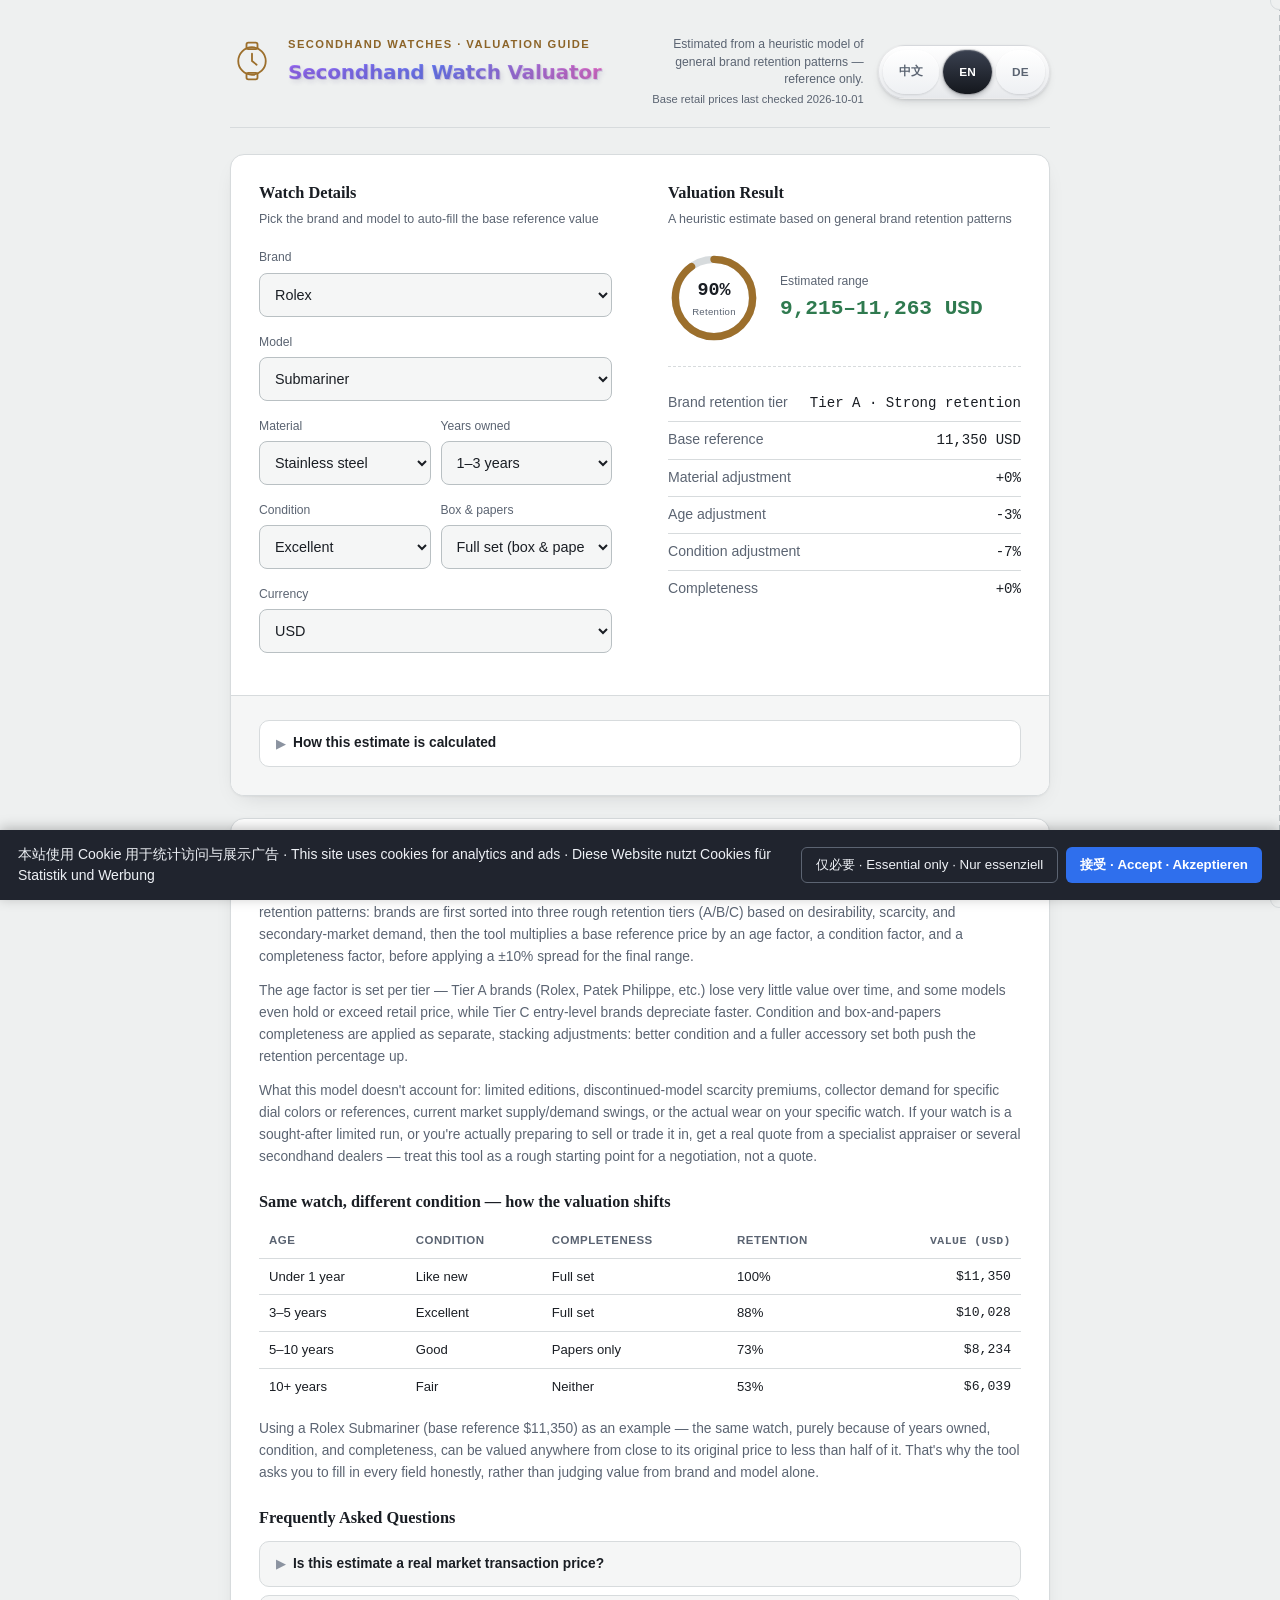
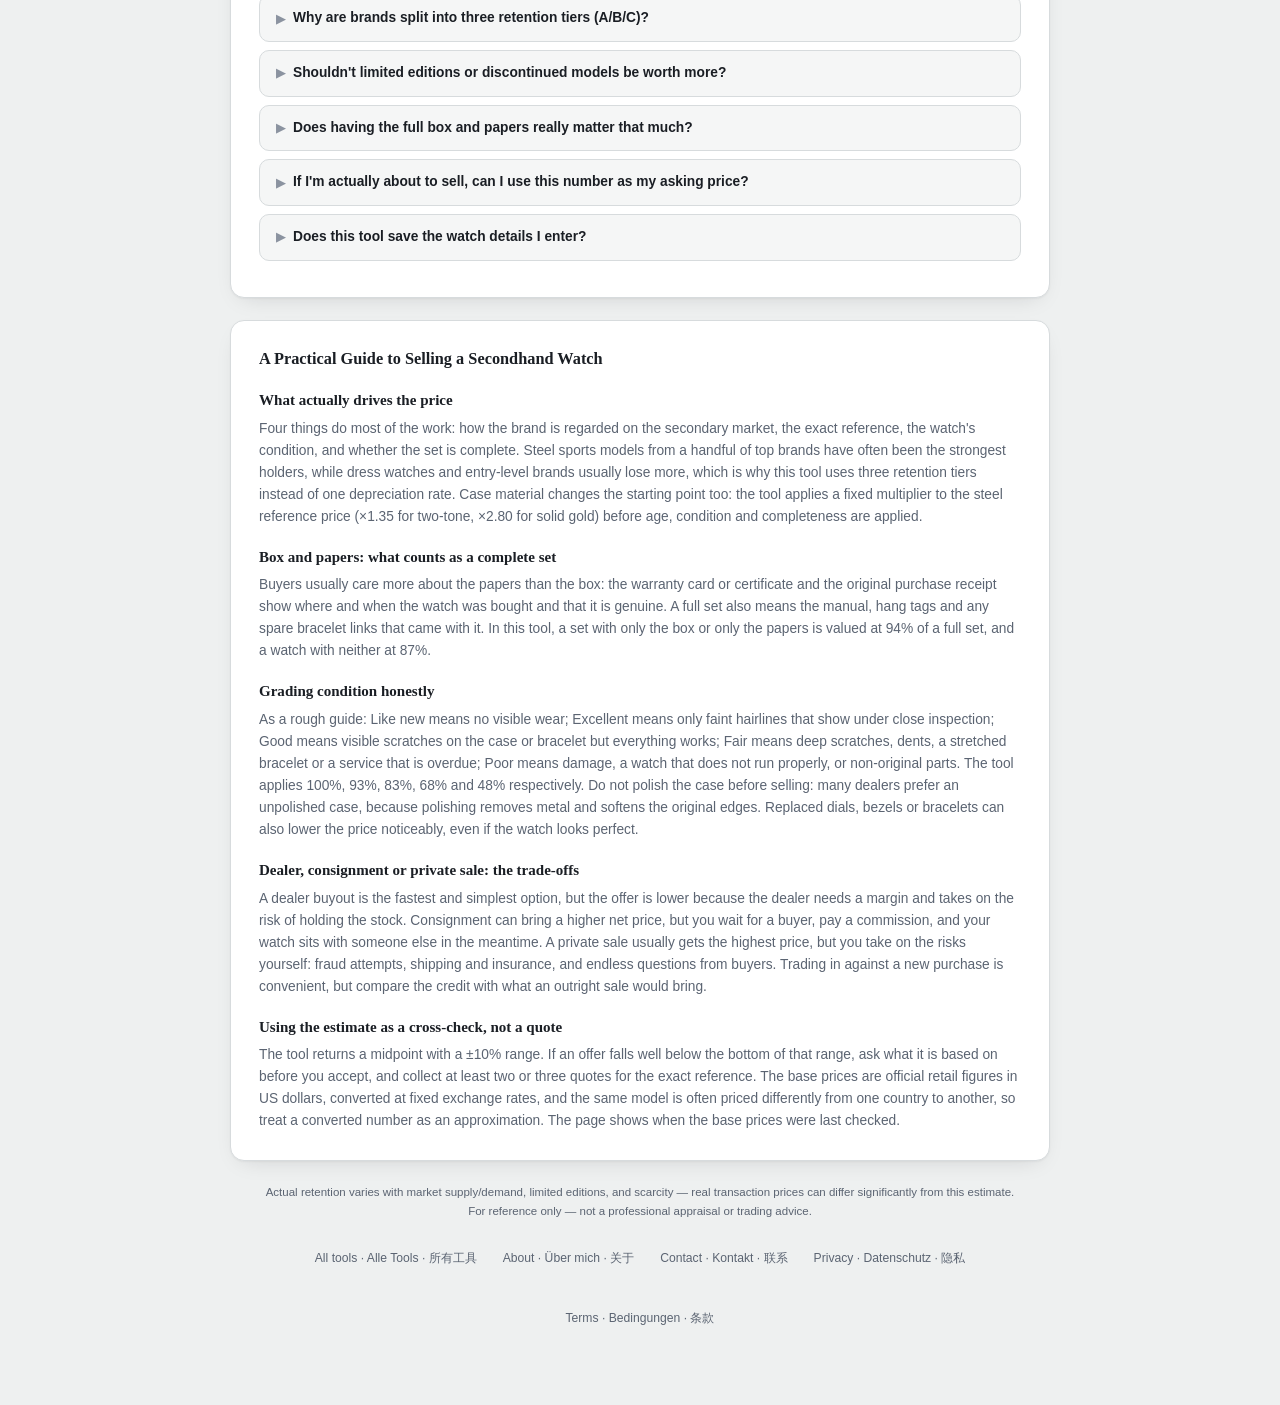
==== commit 92c28776: "Monthly market-data review (2026-10): Rolex retail correction (Sub 11,350, Sea-Dweller 14,550, Yacht" ====
--- a/static/tools/watch-valuator/index.html
+++ b/static/tools/watch-valuator/index.html
@@ -980,14 +980,14 @@
           <th>年限</th><th>成色</th><th>配件完整度</th><th>保值率</th><th>估值（美元）</th>
         </tr></thead>
         <tbody id="exampleTableBody">
-          <tr><td>不到 1 年</td><td>几乎全新</td><td>原盒原证齐全</td><td>100%</td><td>$10,050</td></tr>
-          <tr><td>3–5 年</td><td>优秀</td><td>原盒原证齐全</td><td>88%</td><td>$8,879</td></tr>
-          <tr><td>5–10 年</td><td>良好</td><td>仅有证书</td><td>73%</td><td>$7,291</td></tr>
-          <tr><td>10 年以上</td><td>一般</td><td>无盒无证</td><td>53%</td><td>$5,347</td></tr>
+          <tr><td>不到 1 年</td><td>几乎全新</td><td>原盒原证齐全</td><td>100%</td><td>$11,350</td></tr>
+          <tr><td>3–5 年</td><td>优秀</td><td>原盒原证齐全</td><td>88%</td><td>$10,028</td></tr>
+          <tr><td>5–10 年</td><td>良好</td><td>仅有证书</td><td>73%</td><td>$8,234</td></tr>
+          <tr><td>10 年以上</td><td>一般</td><td>无盒无证</td><td>53%</td><td>$6,039</td></tr>
         </tbody>
       </table>
     </div>
-    <p id="txt-exampleNote">以劳力士 Submariner（基准参考价 $10,050）为例——同一款表，仅因为持有年限、成色和配件完整度不同，估值就能从接近原价一路降到打对折以上。这也是为什么工具建议你如实填写每一项，而不是只看品牌和型号就下结论。</p>
+    <p id="txt-exampleNote">以劳力士 Submariner（基准参考价 $11,350）为例——同一款表，仅因为持有年限、成色和配件完整度不同，估值就能从接近原价一路降到打对折以上。这也是为什么工具建议你如实填写每一项，而不是只看品牌和型号就下结论。</p>
 
     <h2 id="txt-faqTitle">常见问题</h2>
     <div class="faq-list" id="faqList">
@@ -1072,8 +1072,8 @@
    */
   var BRANDS = [
     { id: "rolex", grade: "A", zh: "劳力士 Rolex", latin: "Rolex", models: {
-      "Submariner": 10050, "GMT-Master II": 11800, "Datejust": 8150, "Daytona": 16900, "Explorer": 7900, "Oyster Perpetual": 6500,
-      "Sea-Dweller": 12650, "Yacht-Master": 12100, "Explorer II": 9350, "Air-King": 7900, "Milgauss": 10100, "Sky-Dweller": 18200, "Day-Date": 35200, "Cellini": 7700
+      "Submariner": 11350, "GMT-Master II": 11800, "Datejust": 8150, "Daytona": 16900, "Explorer": 7900, "Oyster Perpetual": 6500,
+      "Sea-Dweller": 14550, "Yacht-Master": 13200, "Explorer II": 10600, "Air-King": 7900, "Milgauss": 10100, "Sky-Dweller": 18200, "Day-Date": 35200, "Cellini": 7700
     }},
     { id: "patek", grade: "A", zh: "百达翡丽 Patek Philippe", latin: "Patek Philippe", models: {
       "Nautilus": 93500, "Calatrava": 24200, "Aquanaut": 35000, "Complications": 66000, "Grand Complications": 165000, "Golden Ellipse": 28600
@@ -1128,15 +1128,24 @@
     }}
   ];
 
-  var LAST_UPDATED = "2026-09-07";
-
+  var LAST_UPDATED = "2026-10-01";
+
+  // Monthly review (2026-10-01): user-approved Rolex retail correction —
+  // WatchCharts 2026 retail for the matching refs is above the stored base
+  // prices: Submariner Date 126610LN $11,350 (was 10,050), Sea-Dweller
+  // 126600 $14,550 (was 12,650), Yacht-Master 126622 $13,200 (was 12,100),
+  // Explorer II 226570 $10,600 (was 9,350). Other Rolex lines (GMT-Master II
+  // 11,800 and Daytona 16,900 already match; Datejust/Explorer/Sky-Dweller
+  // etc. had no clean matching source) left unchanged. Not an official
+  // rolex.com list — still estimates. Submariner example table recalculated.
+  //
   // Monthly review (2026-09-07): checked for 2026 retail hikes/cuts at
   // Rolex, Cartier, Patek Philippe, AP, and Omega specifically. All of the
   // year's announced moves (Rolex +7% Jan / gold-only +5% Jun, AP ~+5% Jan,
   // Patek -8% Feb 1, Cartier's May 21 hike) predate the 2026-08-18 refresh
   // and are already baked into the base prices below — no new brand-wide
   // change found between 2026-08-18 and today. Spot-checked ~10 models
-  // across tiers (Rolex Submariner $10,050, Omega Speedmaster hesalite
+  // across tiers (Rolex Submariner $11,350, Omega Speedmaster hesalite
   // ~$7,200, Grand Seiko Snowflake $6,900, Panerai Luminor Marina ~$8,700-
   // 8,900, IWC Portugieser Automatic ~$7,450, Tudor Black Bay $4,700-5,350
   // range) — all within normal spot-check variance of the stored values,
@@ -1154,10 +1163,12 @@
   var COND_FACTORS = { likenew: 1.00, excellent: 0.93, good: 0.83, fair: 0.68, poor: 0.48 };
   var PAPERS_FACTORS = { full: 1.00, partial: 0.94, none: 0.87 };
   var MATERIAL_FACTORS = { steel: 1.00, twotone: 1.35, gold: 2.80 };
-  // Spot rates refreshed 2026-09-07 (were EUR 0.864 / CHF 0.811 / CNY 6.74
+  // Spot rates refreshed 2026-10-01 (EUR/USD 1.1316, USD/CHF 0.8357,
+  // USD/CNY 6.705; were EUR 0.878 / CHF 0.810 / CNY 6.71 on 2026-09-07;
+  // earlier were EUR 0.864 / CHF 0.811 / CNY 6.74
   // as of 2026-08-18; EUR/USD moved from ~1.157 to 1.1386, CHF and CNY only
   // drifted slightly).
-  var CURRENCY_RATE = { USD: 1, EUR: 0.878, CHF: 0.810, CNY: 6.71 };
+  var CURRENCY_RATE = { USD: 1, EUR: 0.884, CHF: 0.836, CNY: 6.71 };
 
   var I18N = {
     zh: {
@@ -1206,12 +1217,12 @@
       exampleTitle: "同一块表，成色和配件如何影响估值",
       exampleHead: ["年限", "成色", "配件完整度", "保值率", "估值（美元）"],
       exampleRows: [
-        ["不到 1 年", "几乎全新", "原盒原证齐全", "100%", "$10,050"],
-        ["3–5 年", "优秀", "原盒原证齐全", "88%", "$8,879"],
-        ["5–10 年", "良好", "仅有证书", "73%", "$7,291"],
-        ["10 年以上", "一般", "无盒无证", "53%", "$5,347"]
+        ["不到 1 年", "几乎全新", "原盒原证齐全", "100%", "$11,350"],
+        ["3–5 年", "优秀", "原盒原证齐全", "88%", "$10,028"],
+        ["5–10 年", "良好", "仅有证书", "73%", "$8,234"],
+        ["10 年以上", "一般", "无盒无证", "53%", "$6,039"]
       ],
-      exampleNote: "以劳力士 Submariner（基准参考价 $10,050）为例——同一款表，仅因为持有年限、成色和配件完整度不同，估值就能从接近原价一路降到打对折以上。这也是为什么工具建议你如实填写每一项，而不是只看品牌和型号就下结论。",
+      exampleNote: "以劳力士 Submariner（基准参考价 $11,350）为例——同一款表，仅因为持有年限、成色和配件完整度不同，估值就能从接近原价一路降到打对折以上。这也是为什么工具建议你如实填写每一项，而不是只看品牌和型号就下结论。",
       guideTitle: "二手手表出手实用指南",
       guideS1: "真正决定价格的因素",
       guideB1: "起主要作用的有四点：品牌在二手市场上的地位、具体的型号参考号、手表的成色，以及配件是否齐全。近几年，少数顶级品牌的钢款运动表往往保值最好，而正装表和入门级品牌通常贬值更多，所以本工具按三个保值档位来估算，而不是用一个统一的折旧率。表壳材质也会改变起点：工具会在计算年限、成色和配件之前，先在钢款参考价的基础上乘以固定系数（间金 ×1.35，纯金 ×2.80）。",
@@ -1279,12 +1290,12 @@
       exampleTitle: "Same watch, different condition — how the valuation shifts",
       exampleHead: ["Age", "Condition", "Completeness", "Retention", "Value (USD)"],
       exampleRows: [
-        ["Under 1 year", "Like new", "Full set", "100%", "$10,050"],
-        ["3–5 years", "Excellent", "Full set", "88%", "$8,879"],
-        ["5–10 years", "Good", "Papers only", "73%", "$7,291"],
-        ["10+ years", "Fair", "Neither", "53%", "$5,347"]
+        ["Under 1 year", "Like new", "Full set", "100%", "$11,350"],
+        ["3–5 years", "Excellent", "Full set", "88%", "$10,028"],
+        ["5–10 years", "Good", "Papers only", "73%", "$8,234"],
+        ["10+ years", "Fair", "Neither", "53%", "$6,039"]
       ],
-      exampleNote: "Using a Rolex Submariner (base reference $10,050) as an example — the same watch, purely because of years owned, condition, and completeness, can be valued anywhere from close to its original price to less than half of it. That's why the tool asks you to fill in every field honestly, rather than judging value from brand and model alone.",
+      exampleNote: "Using a Rolex Submariner (base reference $11,350) as an example — the same watch, purely because of years owned, condition, and completeness, can be valued anywhere from close to its original price to less than half of it. That's why the tool asks you to fill in every field honestly, rather than judging value from brand and model alone.",
       guideTitle: "A Practical Guide to Selling a Secondhand Watch",
       guideS1: "What actually drives the price",
       guideB1: "Four things do most of the work: how the brand is regarded on the secondary market, the exact reference, the watch's condition, and whether the set is complete. Steel sports models from a handful of top brands have often been the strongest holders, while dress watches and entry-level brands usually lose more, which is why this tool uses three retention tiers instead of one depreciation rate. Case material changes the starting point too: the tool applies a fixed multiplier to the steel reference price (×1.35 for two-tone, ×2.80 for solid gold) before age, condition and completeness are applied.",
@@ -1352,12 +1363,12 @@
       exampleTitle: "Dieselbe Uhr, unterschiedlicher Zustand — wie sich die Schätzung ändert",
       exampleHead: ["Alter", "Zustand", "Vollständigkeit", "Werterhalt", "Schätzwert (USD)"],
       exampleRows: [
-        ["Unter 1 Jahr", "Wie neu", "Vollständiges Set", "100%", "10.050 $"],
-        ["3–5 Jahre", "Sehr gut", "Vollständiges Set", "88%", "8.879 $"],
-        ["5–10 Jahre", "Gut", "Nur Papiere", "73%", "7.291 $"],
-        ["Über 10 Jahre", "Mittel", "Keines von beiden", "53%", "5.347 $"]
+        ["Unter 1 Jahr", "Wie neu", "Vollständiges Set", "100%", "11.350 $"],
+        ["3–5 Jahre", "Sehr gut", "Vollständiges Set", "88%", "10.028 $"],
+        ["5–10 Jahre", "Gut", "Nur Papiere", "73%", "8.234 $"],
+        ["Über 10 Jahre", "Mittel", "Keines von beiden", "53%", "6.039 $"]
       ],
-      exampleNote: "Am Beispiel einer Rolex Submariner (Basisreferenz 10.050 $) — dieselbe Uhr kann allein aufgrund von Besitzdauer, Zustand und Vollständigkeit von nah am Neupreis bis auf weniger als die Hälfte geschätzt werden. Deshalb lohnt es sich, jedes Feld ehrlich auszufüllen, statt den Wert allein anhand von Marke und Modell einzuschätzen.",
+      exampleNote: "Am Beispiel einer Rolex Submariner (Basisreferenz 11.350 $) — dieselbe Uhr kann allein aufgrund von Besitzdauer, Zustand und Vollständigkeit von nah am Neupreis bis auf weniger als die Hälfte geschätzt werden. Deshalb lohnt es sich, jedes Feld ehrlich auszufüllen, statt den Wert allein anhand von Marke und Modell einzuschätzen.",
       guideTitle: "Praxisleitfaden: Eine gebrauchte Uhr verkaufen",
       guideS1: "Was den Preis tatsächlich bestimmt",
       guideB1: "Vier Dinge machen den größten Teil aus: wie die Marke auf dem Zweitmarkt eingeschätzt wird, die genaue Referenz, der Zustand der Uhr und die Vollständigkeit des Sets. Stahl-Sportmodelle einiger Top-Marken haben ihren Wert oft am besten gehalten, während klassische Dresswatches und Einsteigermarken meist stärker verlieren – deshalb arbeitet dieses Tool mit drei Werterhaltungsstufen statt mit einem einheitlichen Wertverlust. Auch das Gehäusematerial verändert den Ausgangspunkt: Das Tool multipliziert den Stahl-Referenzpreis mit einem festen Faktor (×1,35 bei Bicolor, ×2,80 bei Massivgold), bevor Alter, Zustand und Vollständigkeit angewendet werden.",
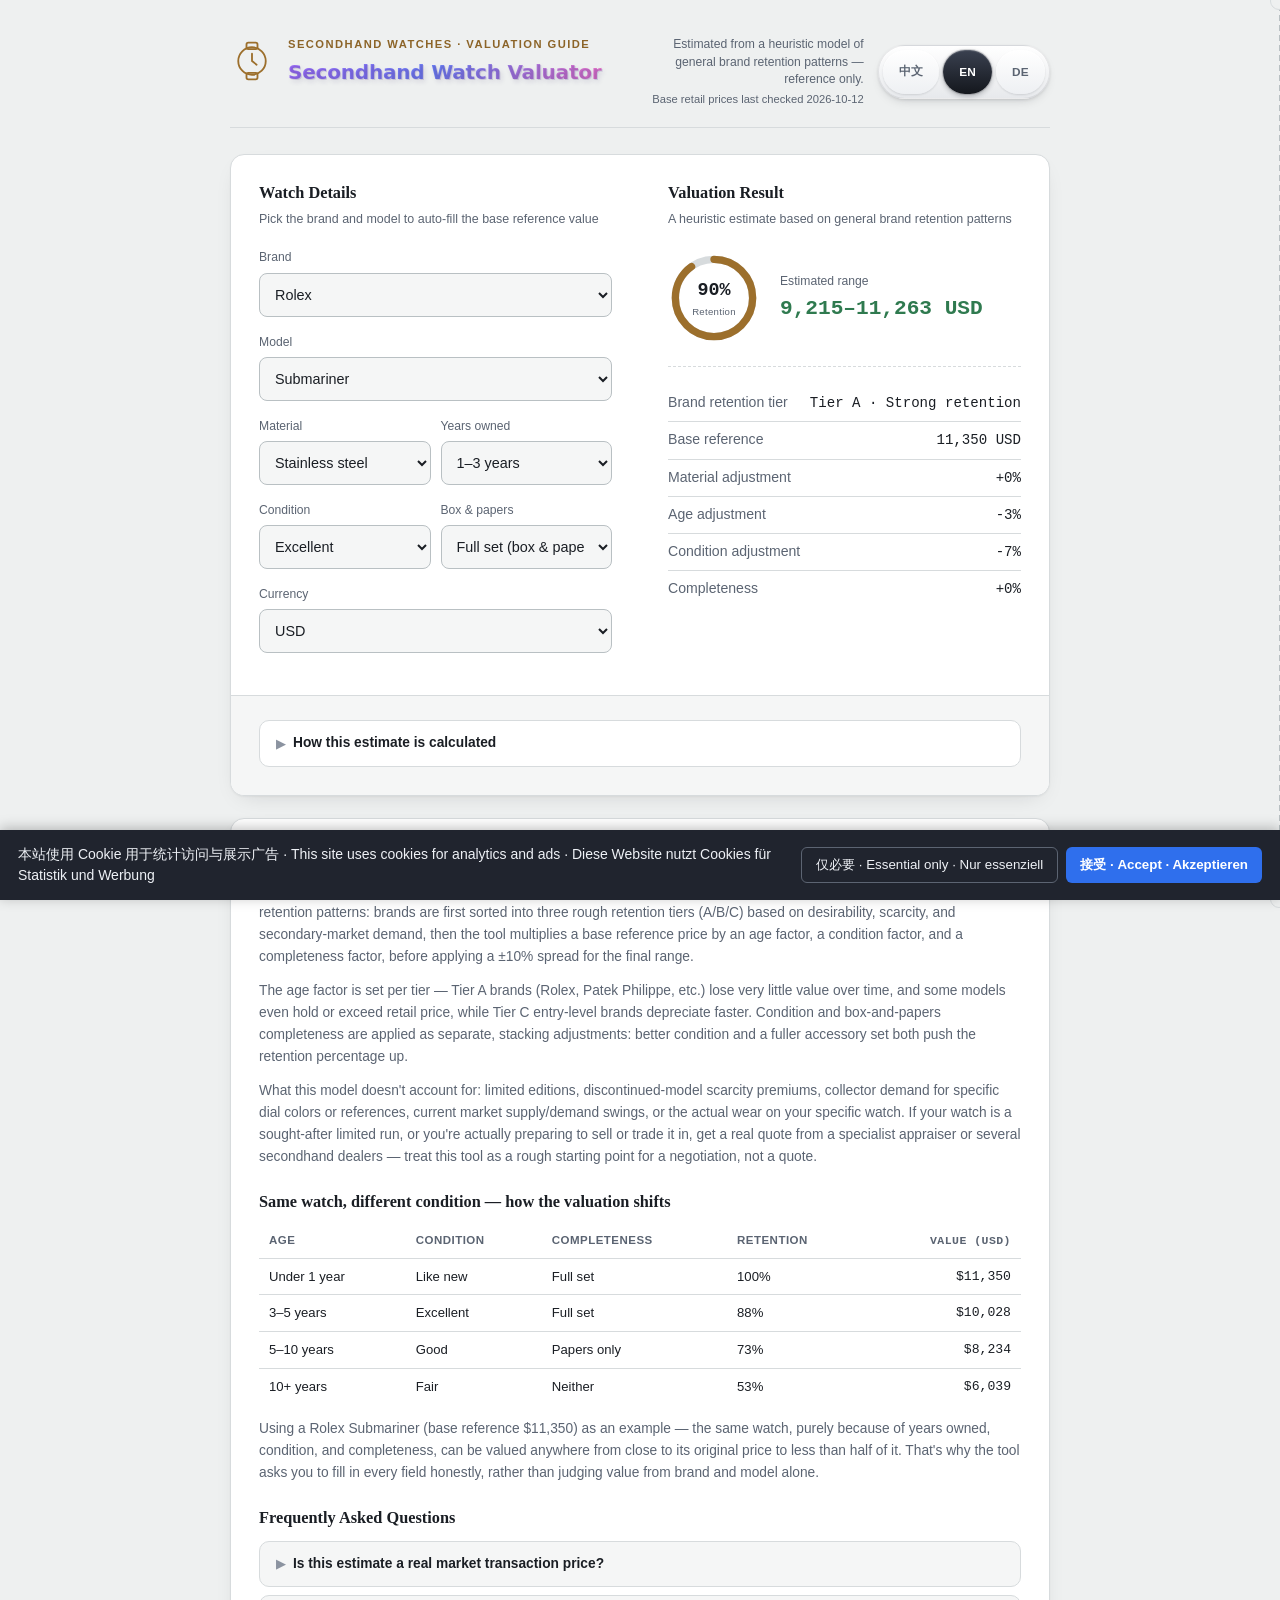
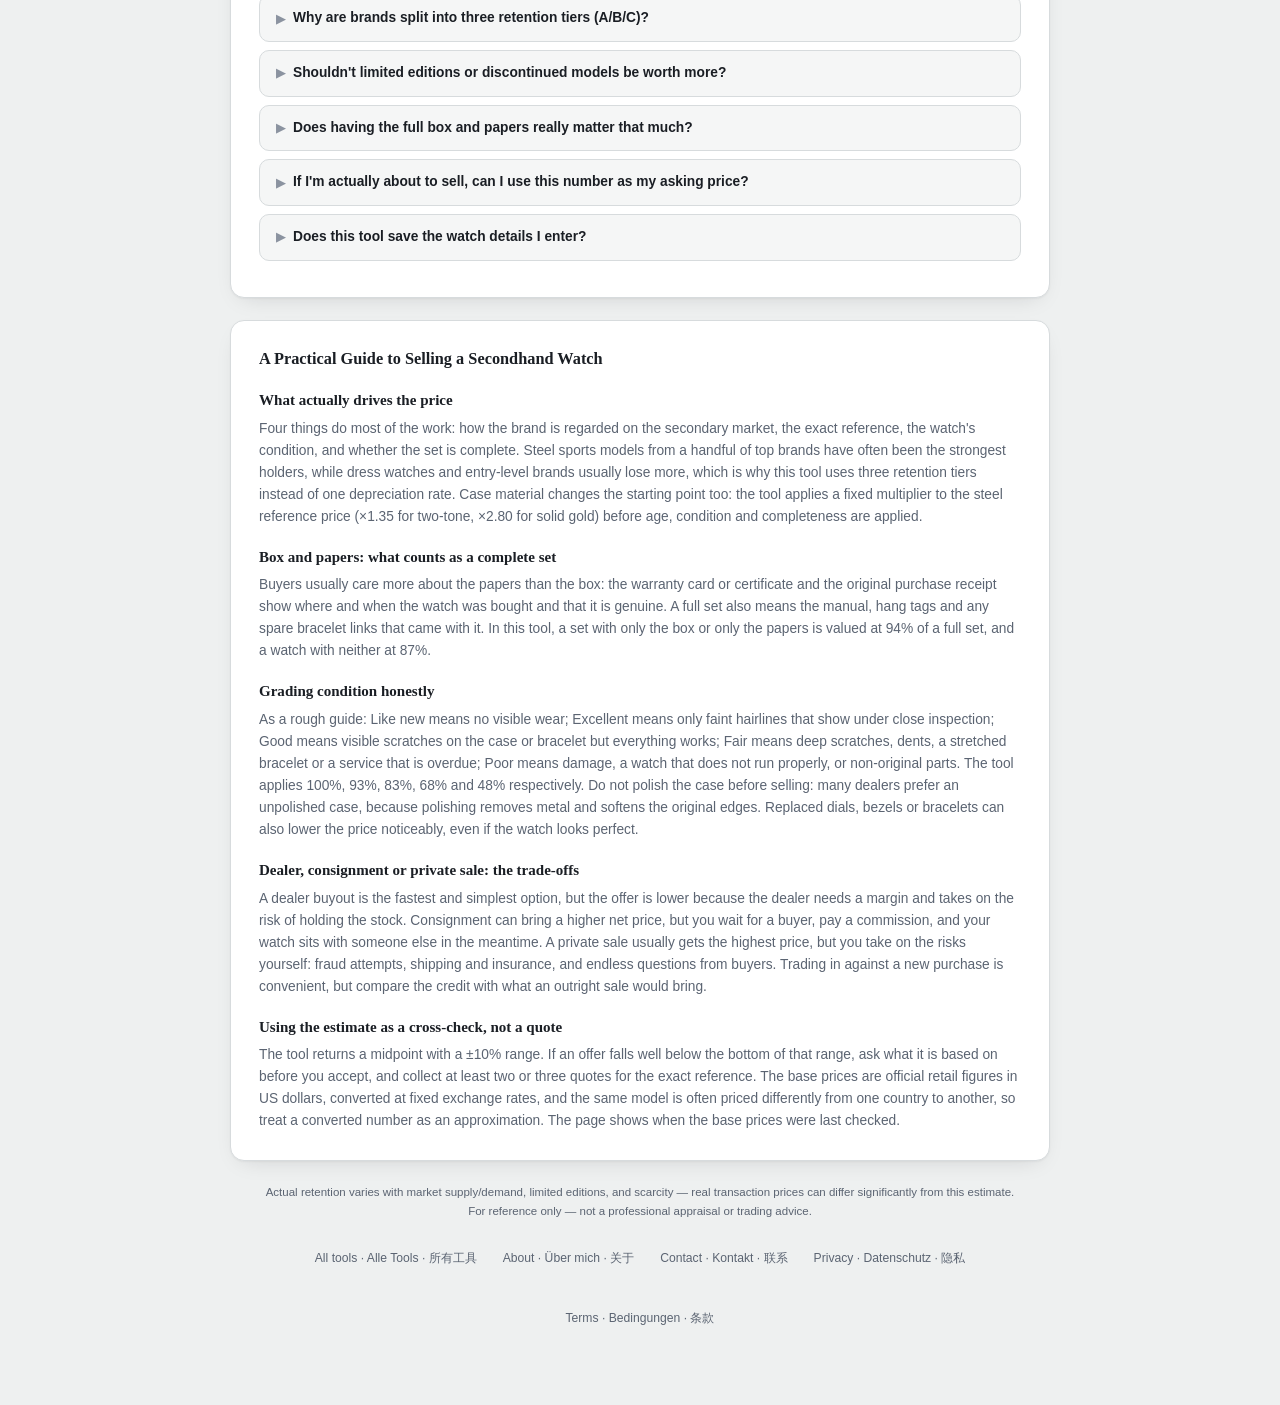
==== commit 041f2bd9: "Sync watch-valuator embed with standalone monthly FX refresh (2026-10-12) Co-Authored-By: Claude Son" ====
--- a/static/tools/watch-valuator/index.html
+++ b/static/tools/watch-valuator/index.html
@@ -3,18 +3,18 @@
 <head>
 <meta charset="utf-8">
 <meta name="viewport" content="width=device-width,initial-scale=1">
-<title>二手手表估值器 · Watch Valuator · Uhren-Wertschätzer</title>
+<title>WatchWorth – Second-Hand Watch Valuator | 二手手表估值器</title>
 <meta name="description" content="输入品牌、型号、持有年限与成色，基于品牌历史保值规律的启发式模型，快速估算二手手表的参考价值区间。支持中文 / English / Deutsch。">
 <meta name="robots" content="index, follow">
 <link rel="canonical" href="https://junpingkoch-web.github.io/Secondhand-Watch-Valuator/">
 <link rel="icon" href="data:image/svg+xml,%3Csvg xmlns='http://www.w3.org/2000/svg' viewBox='0 0 100 100'%3E%3Ctext y='.9em' font-size='90'%3E%F0%9F%92%B0%3C/text%3E%3C/svg%3E">
 <meta property="og:type" content="website">
-<meta property="og:title" content="二手手表估值器 · Watch Valuator · Uhren-Wertschätzer">
+<meta property="og:title" content="WatchWorth – Second-Hand Watch Valuator | 二手手表估值器 · Uhren-Wertschätzer">
 <meta property="og:description" content="输入品牌、型号、持有年限与成色，基于品牌历史保值规律的启发式模型，快速估算二手手表的参考价值区间。支持中文 / English / Deutsch。">
 <meta property="og:url" content="https://junpingkoch-web.github.io/Secondhand-Watch-Valuator/">
 <meta property="og:image" content="https://junpingkoch-web.github.io/images/watch-valuator-selecting.jpg">
 <meta name="twitter:card" content="summary_large_image">
-<meta name="twitter:title" content="二手手表估值器 · Watch Valuator · Uhren-Wertschätzer">
+<meta name="twitter:title" content="WatchWorth – Second-Hand Watch Valuator | 二手手表估值器 · Uhren-Wertschätzer">
 <meta name="twitter:description" content="输入品牌、型号、持有年限与成色，快速估算二手手表的参考价值区间。支持中文 / English / Deutsch。">
 <!-- Structured data: FAQPage (English defaults; keep in sync with the "en" faq array in the script below) -->
 <script type="application/ld+json">
@@ -60,7 +60,7 @@
 {
   "@context": "https://schema.org",
   "@type": "WebApplication",
-  "name": "Secondhand Watch Valuator",
+  "name": "WatchWorth",
   "url": "https://junpingkoch-web.github.io/Secondhand-Watch-Valuator/",
   "description": "A free tool that estimates a reference value range for a secondhand watch from its brand, model, years held and condition, using a heuristic model based on historical brand value-retention patterns.",
   "applicationCategory": "FinanceApplication",
@@ -1128,7 +1128,7 @@
     }}
   ];
 
-  var LAST_UPDATED = "2026-10-01";
+  var LAST_UPDATED = "2026-10-12";
 
   // Monthly review (2026-10-01): user-approved Rolex retail correction —
   // WatchCharts 2026 retail for the matching refs is above the stored base
@@ -1163,12 +1163,10 @@
   var COND_FACTORS = { likenew: 1.00, excellent: 0.93, good: 0.83, fair: 0.68, poor: 0.48 };
   var PAPERS_FACTORS = { full: 1.00, partial: 0.94, none: 0.87 };
   var MATERIAL_FACTORS = { steel: 1.00, twotone: 1.35, gold: 2.80 };
-  // Spot rates refreshed 2026-10-01 (EUR/USD 1.1316, USD/CHF 0.8357,
-  // USD/CNY 6.705; were EUR 0.878 / CHF 0.810 / CNY 6.71 on 2026-09-07;
-  // earlier were EUR 0.864 / CHF 0.811 / CNY 6.74
-  // as of 2026-08-18; EUR/USD moved from ~1.157 to 1.1386, CHF and CNY only
-  // drifted slightly).
-  var CURRENCY_RATE = { USD: 1, EUR: 0.884, CHF: 0.836, CNY: 6.71 };
+  // Spot rates refreshed 2026-10-12 (EUR/USD ~1.120, USD/CHF ~0.829,
+  // USD/CNY ~6.69, Oct 9-12 quotes; previous 2026-10-01 set was
+  // EUR 0.884 / CHF 0.836 / CNY 6.71).
+  var CURRENCY_RATE = { USD: 1, EUR: 0.893, CHF: 0.829, CNY: 6.69 };
 
   var I18N = {
     zh: {
